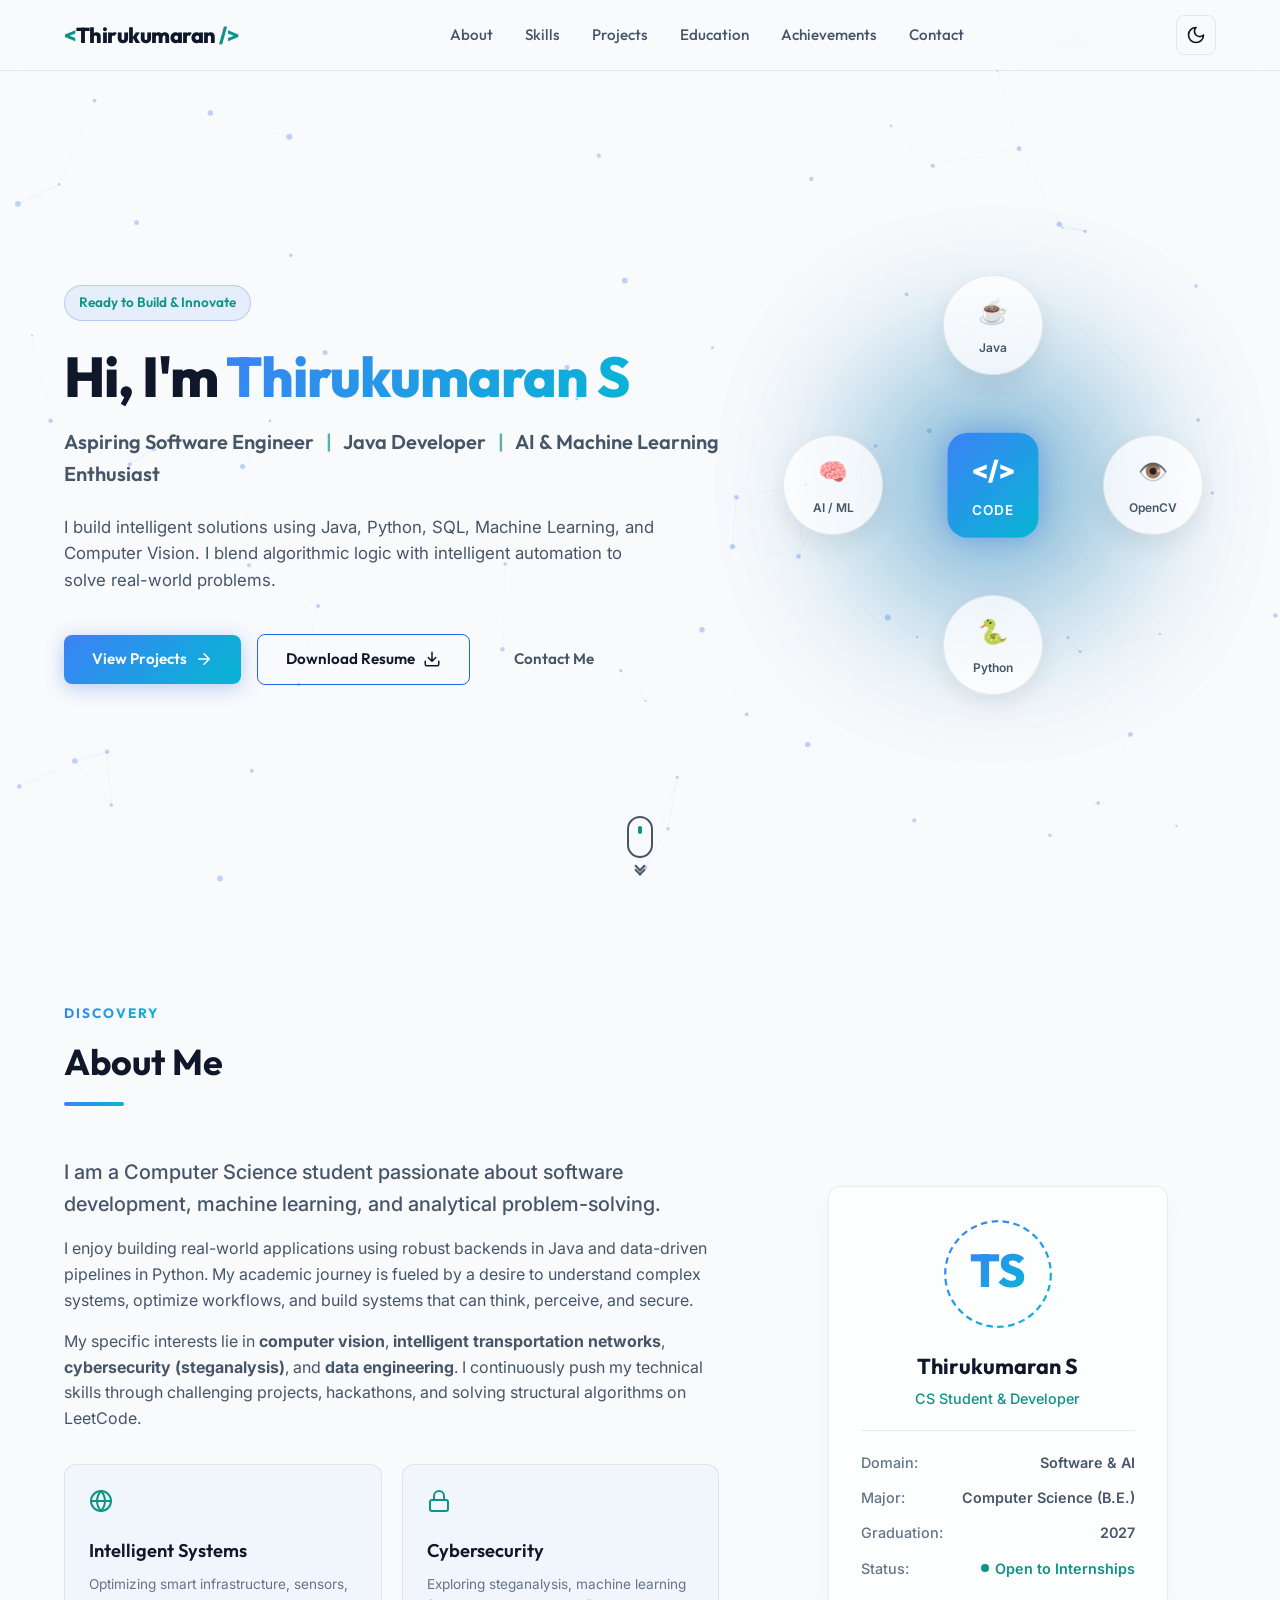
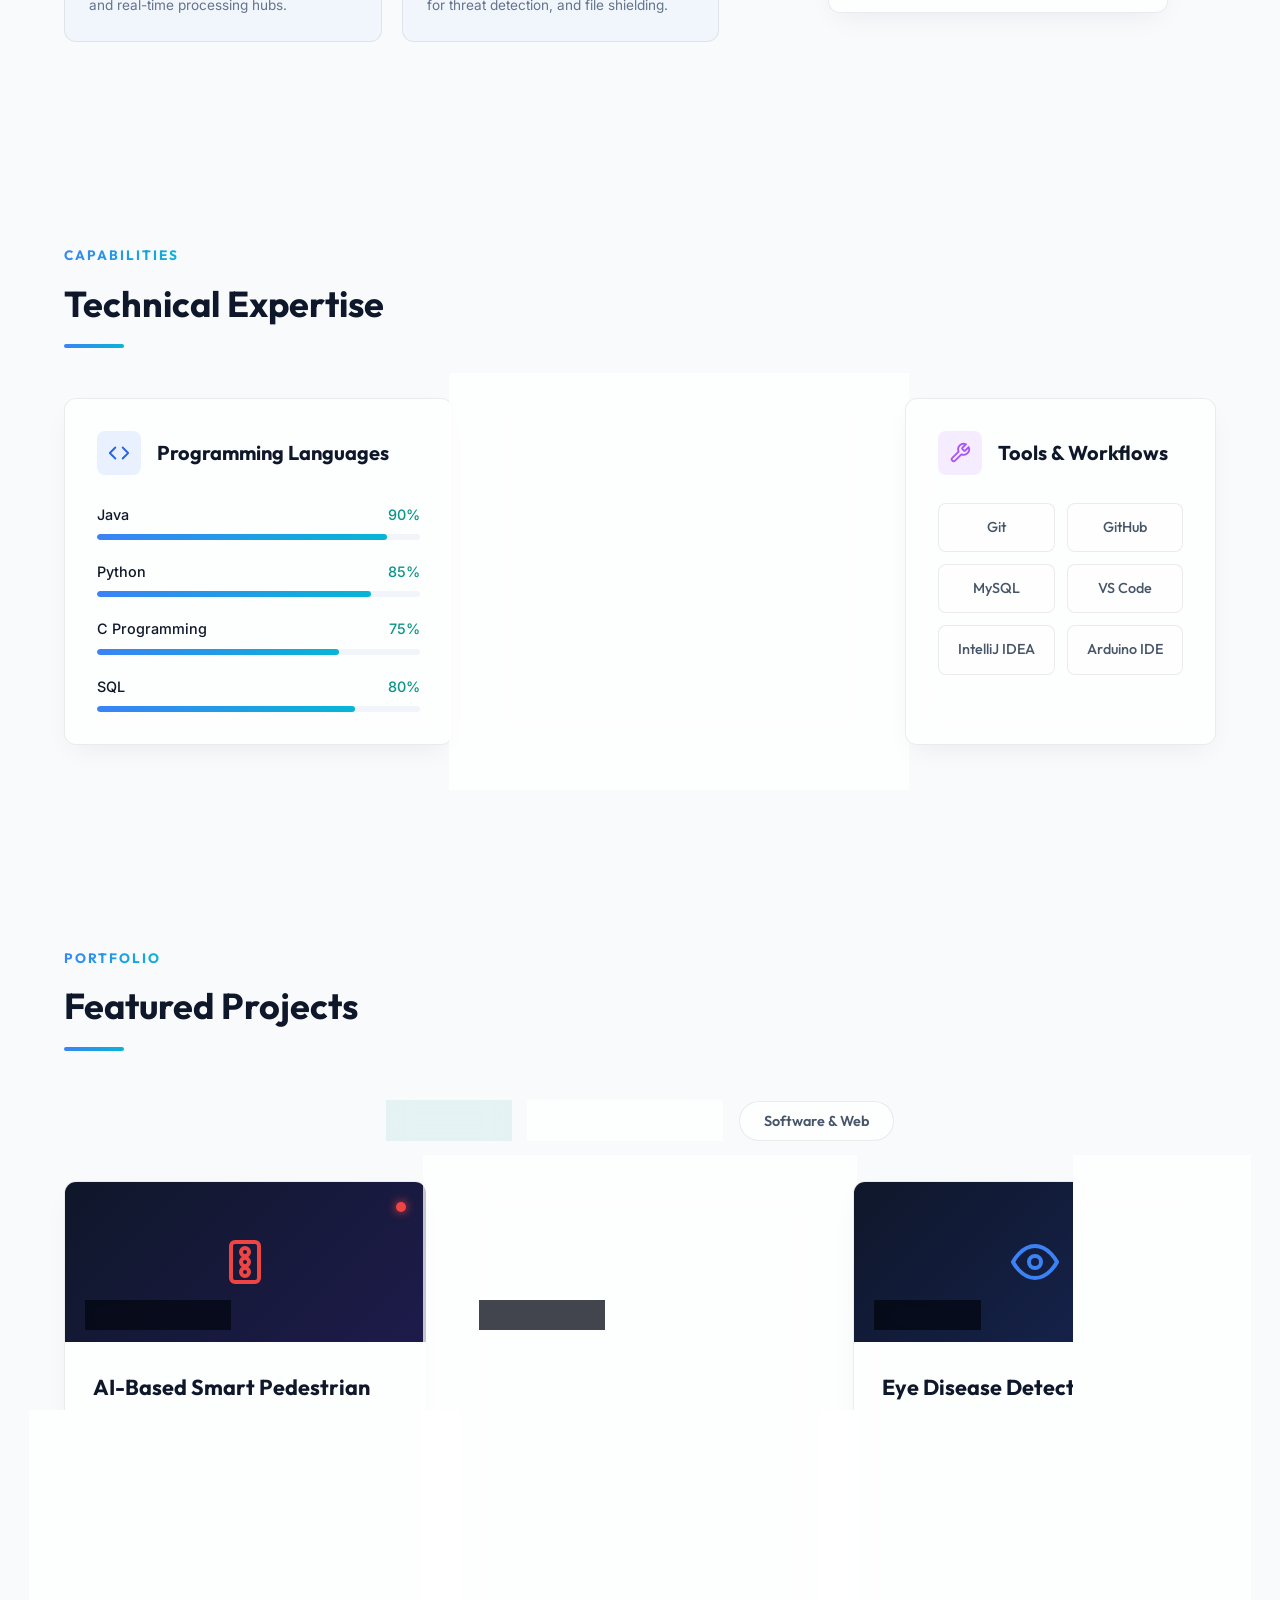
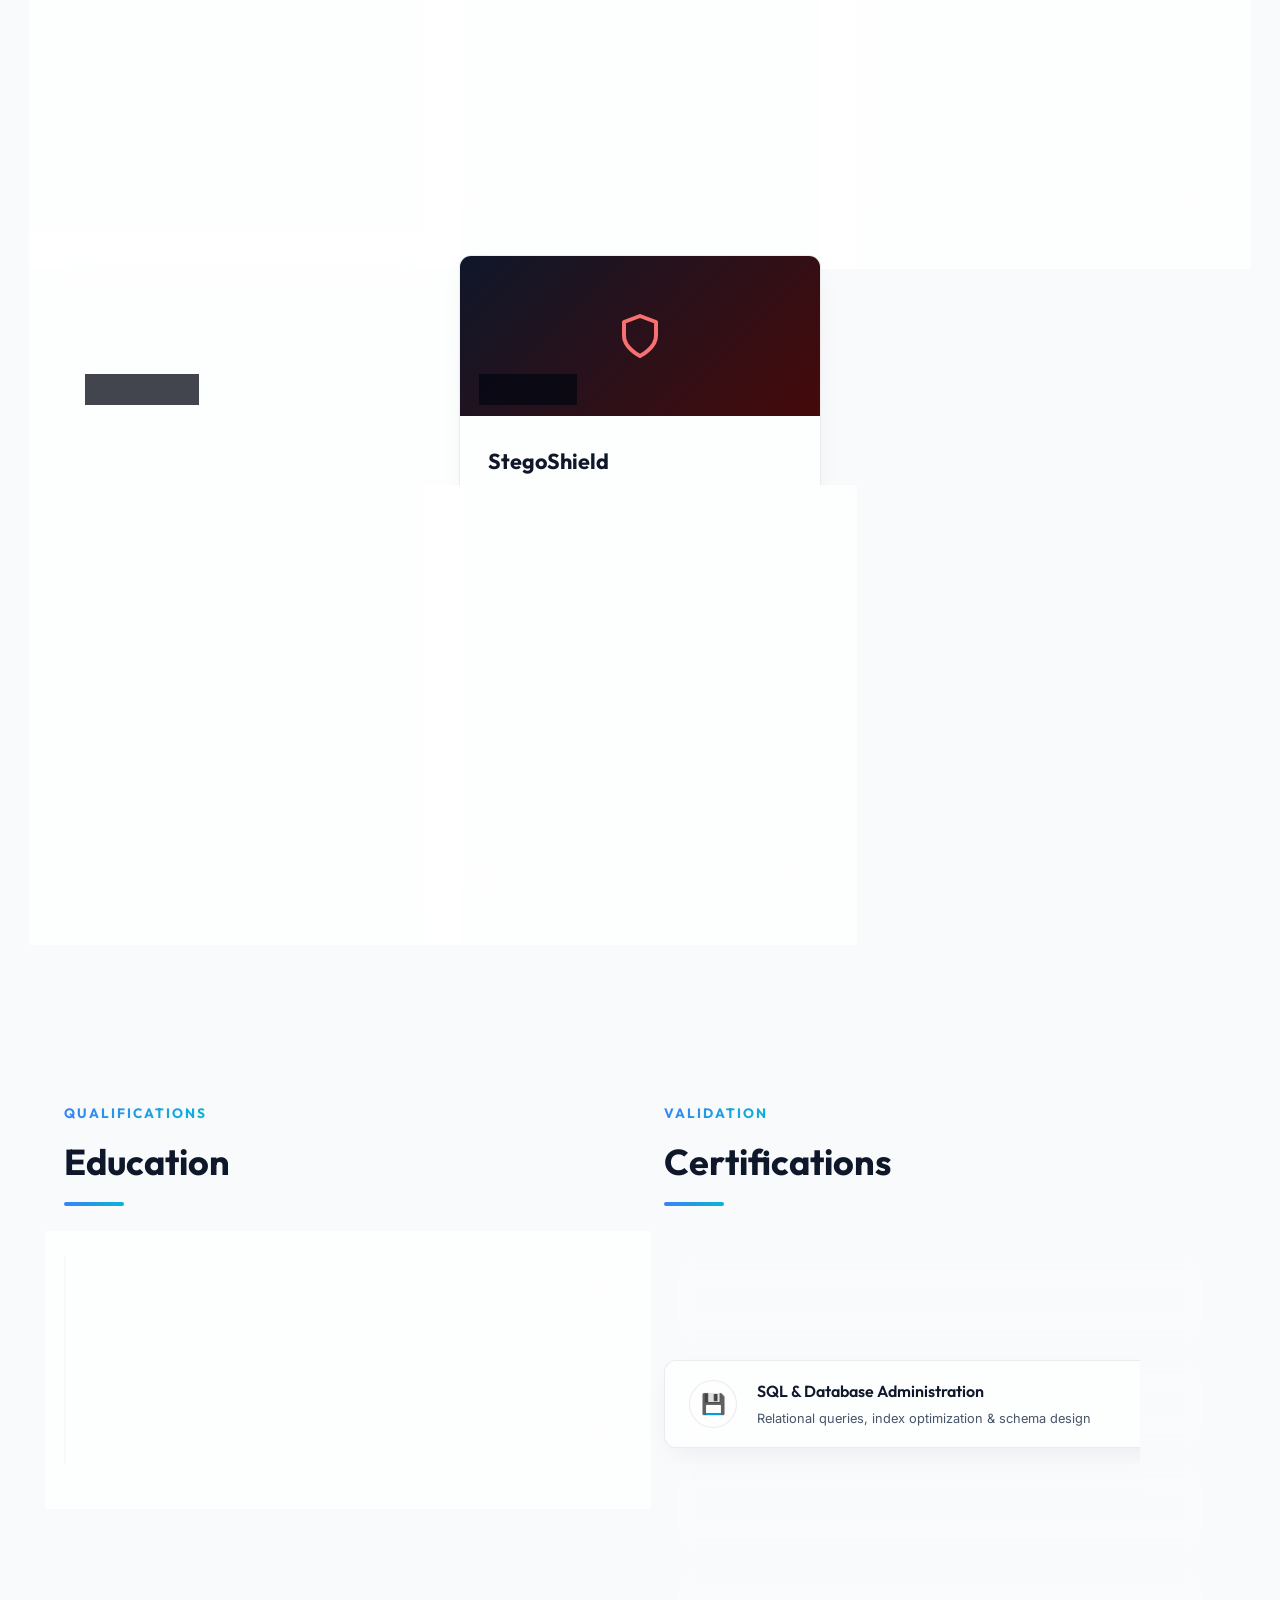
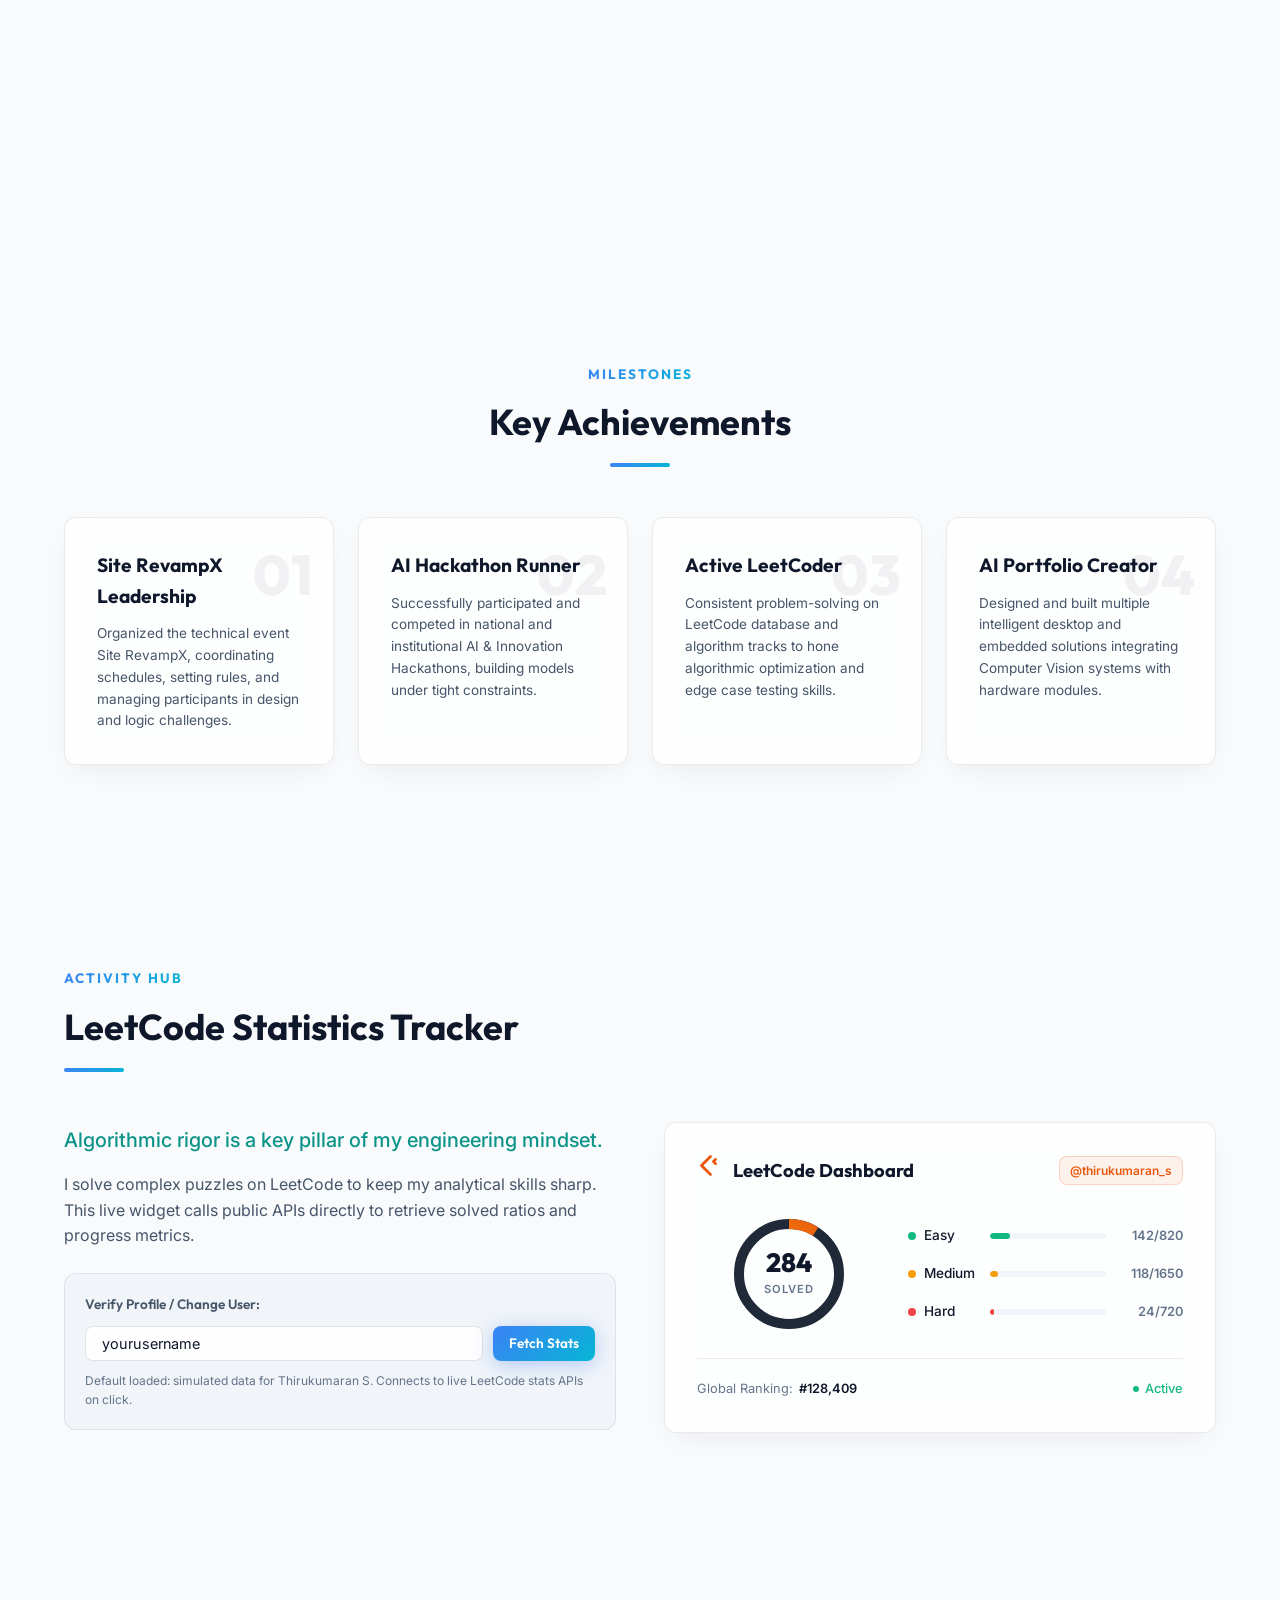
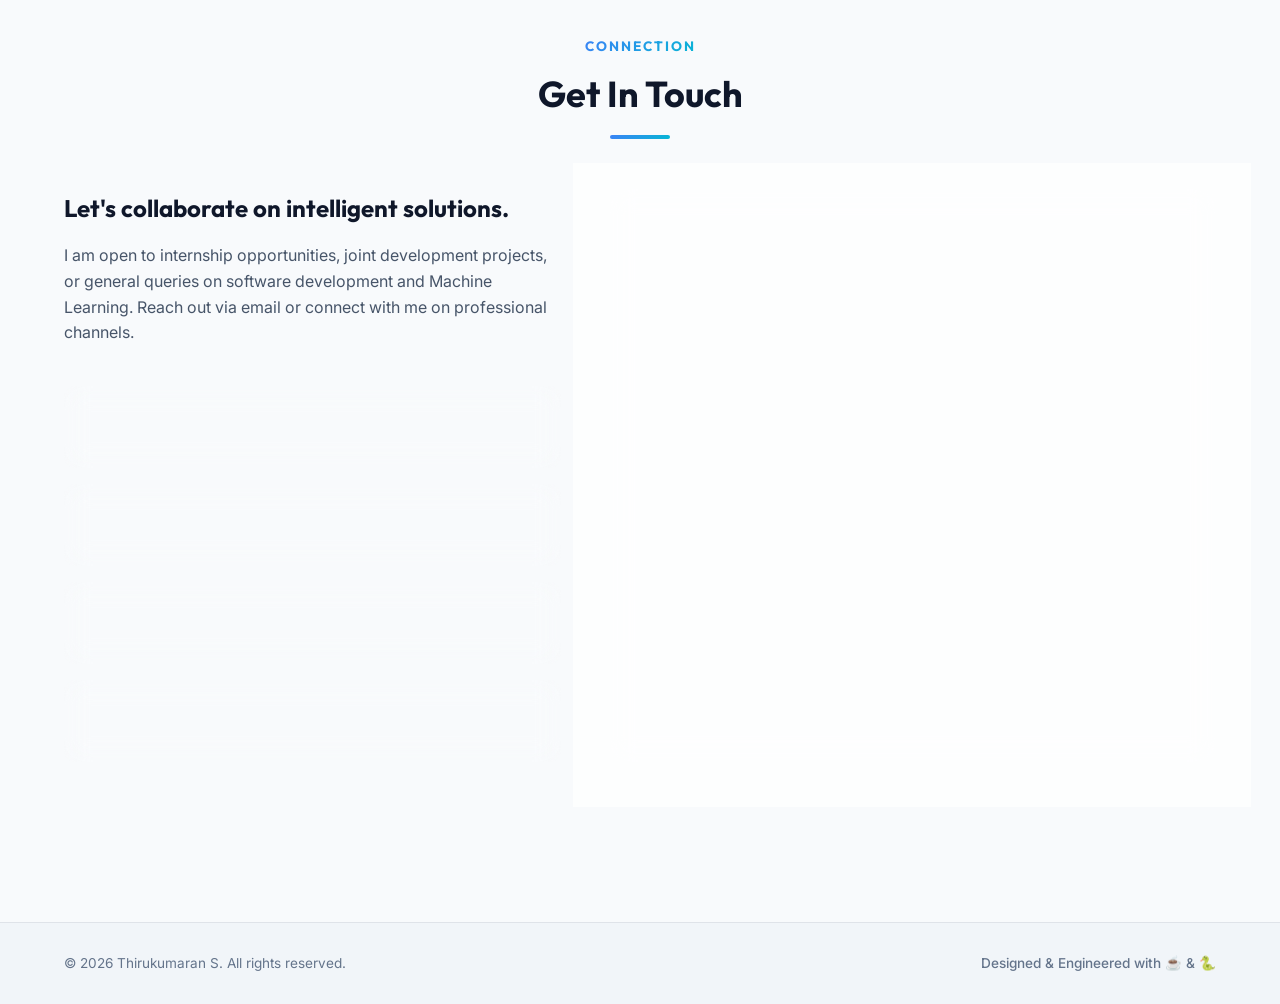
==== index.html @ 9ca314d2 "first commit" ====
<!DOCTYPE html>
<html lang="en">
<head>
    <meta charset="UTF-8">
    <meta name="viewport" content="width=device-width, initial-scale=1.0">
    <meta name="description" content="Portfolio of Thirukumaran S - Aspiring Software Engineer, Java Developer, and AI & Machine Learning Enthusiast. Exploring intelligent solutions.">
    <title>Thirukumaran S | Software Engineer & AI Enthusiast Portfolio</title>
    
    <!-- Google Fonts -->
    <link rel="preconnect" href="https://fonts.googleapis.com">
    <link rel="preconnect" href="https://fonts.gstatic.com" crossorigin>
    <link href="https://fonts.googleapis.com/css2?family=Inter:wght@300;400;500;600;700&family=Outfit:wght@300;400;500;600;700;800&display=swap" rel="stylesheet">
    
    <!-- Local Styling -->
    <link rel="stylesheet" href="styles.css">
</head>
<body class="dark-theme">
    <!-- Background Canvas Particles -->
    <canvas id="particle-canvas"></canvas>

    <!-- Navigation Header -->
    <header class="navbar-header">
        <div class="navbar-container">
            <a href="#" class="logo">
                <span class="logo-accent">&lt;</span>Thirukumaran<span class="logo-accent"> /&gt;</span>
            </a>
            
            <nav class="nav-menu" id="nav-menu">
                <ul class="nav-list">
                    <li><a href="#about" class="nav-link">About</a></li>
                    <li><a href="#skills" class="nav-link">Skills</a></li>
                    <li><a href="#projects" class="nav-link">Projects</a></li>
                    <li><a href="#education" class="nav-link">Education</a></li>
                    <li><a href="#achievements" class="nav-link">Achievements</a></li>
                    <li><a href="#contact" class="nav-link">Contact</a></li>
                </ul>
            </nav>

            <div class="nav-actions">
                <button id="theme-toggle" class="theme-toggle-btn" aria-label="Toggle Theme">
                    <!-- Sun Icon (shown in dark theme) -->
                    <svg class="sun-icon" xmlns="http://www.w3.org/2000/svg" width="20" height="20" viewBox="0 0 24 24" fill="none" stroke="currentColor" stroke-width="2" stroke-linecap="round" stroke-linejoin="round">
                        <circle cx="12" cy="12" r="4"></circle>
                        <path d="M12 2v2M12 20v2M4.93 4.93l1.41 1.41M17.66 17.66l1.41 1.41M2 12h2M20 12h2M6.34 17.66l-1.41 1.41M19.07 4.93l-1.41 1.41"></path>
                    </svg>
                    <!-- Moon Icon (shown in light theme) -->
                    <svg class="moon-icon" xmlns="http://www.w3.org/2000/svg" width="20" height="20" viewBox="0 0 24 24" fill="none" stroke="currentColor" stroke-width="2" stroke-linecap="round" stroke-linejoin="round">
                        <path d="M12 3a6 6 0 0 0 9 9 9 9 0 1 1-9-9Z"></path>
                    </svg>
                </button>
                <button class="mobile-menu-btn" id="mobile-menu-btn" aria-label="Toggle Navigation Menu">
                    <span class="bar"></span>
                    <span class="bar"></span>
                    <span class="bar"></span>
                </button>
            </div>
        </div>
    </header>

    <main>
        <!-- Hero Section -->
        <section id="hero" class="hero-section">
            <div class="container hero-container">
                <div class="hero-content">
                    <div class="hero-badge animate-fade-in">Ready to Build & Innovate</div>
                    <h1 class="hero-title animate-slide-up">
                        Hi, I'm <span class="highlight">Thirukumaran S</span>
                    </h1>
                    <p class="hero-subtitle animate-slide-up-delay-1">
                        Aspiring Software Engineer <span class="separator">|</span> Java Developer <span class="separator">|</span> AI & Machine Learning Enthusiast
                    </p>
                    <p class="hero-desc animate-slide-up-delay-2">
                        I build intelligent solutions using Java, Python, SQL, Machine Learning, and Computer Vision. I blend algorithmic logic with intelligent automation to solve real-world problems.
                    </p>
                    <div class="hero-cta animate-slide-up-delay-3">
                        <a href="#projects" class="btn btn-primary">
                            <span>View Projects</span>
                            <svg xmlns="http://www.w3.org/2000/svg" width="18" height="18" viewBox="0 0 24 24" fill="none" stroke="currentColor" stroke-width="2" stroke-linecap="round" stroke-linejoin="round"><path d="M5 12h14M12 5l7 7-7 7"/></svg>
                        </a>
                        <a href="resume.html" target="_blank" class="btn btn-secondary">
                            <span>Download Resume</span>
                            <svg xmlns="http://www.w3.org/2000/svg" width="18" height="18" viewBox="0 0 24 24" fill="none" stroke="currentColor" stroke-width="2" stroke-linecap="round" stroke-linejoin="round"><path d="M21 15v4a2 2 0 0 1-2 2H5a2 2 0 0 1-2-2v-4M7 10l5 5 5-5M12 15V3"/></svg>
                        </a>
                        <a href="#contact" class="btn btn-tertiary">Contact Me</a>
                    </div>
                </div>
                
                <div class="hero-visual animate-scale-in">
                    <div class="tech-sphere-container">
                        <div class="tech-card center-card">
                            <span class="tech-symbol">&lt;/&gt;</span>
                            <span class="tech-label">Code</span>
                        </div>
                        <div class="tech-card orbit-card orbit-1">
                            <span class="tech-icon-java">☕</span>
                            <span class="tech-label">Java</span>
                        </div>
                        <div class="tech-card orbit-card orbit-2">
                            <span class="tech-icon-python">🐍</span>
                            <span class="tech-label">Python</span>
                        </div>
                        <div class="tech-card orbit-card orbit-3">
                            <span class="tech-icon-ai">🧠</span>
                            <span class="tech-label">AI / ML</span>
                        </div>
                        <div class="tech-card orbit-card orbit-4">
                            <span class="tech-icon-cv">👁️</span>
                            <span class="tech-label">OpenCV</span>
                        </div>
                        <!-- Glow effects -->
                        <div class="glow-sphere glow-blue"></div>
                        <div class="glow-sphere glow-cyan"></div>
                    </div>
                </div>
            </div>
            
            <div class="scroll-indicator">
                <a href="#about" aria-label="Scroll to About Me">
                    <div class="mouse">
                        <div class="wheel"></div>
                    </div>
                    <div class="arrows">
                        <span></span>
                        <span></span>
                    </div>
                </a>
            </div>
        </section>

        <!-- About Me Section -->
        <section id="about" class="about-section section-padding scroll-reveal">
            <div class="container">
                <div class="section-header">
                    <span class="subtitle-label">Discovery</span>
                    <h2 class="section-title">About Me</h2>
                    <div class="header-line"></div>
                </div>
                
                <div class="about-grid">
                    <div class="about-text-content">
                        <p class="lead-text">
                            I am a Computer Science student passionate about software development, machine learning, and analytical problem-solving.
                        </p>
                        <p>
                            I enjoy building real-world applications using robust backends in Java and data-driven pipelines in Python. My academic journey is fueled by a desire to understand complex systems, optimize workflows, and build systems that can think, perceive, and secure.
                        </p>
                        <p>
                            My specific interests lie in <strong>computer vision</strong>, <strong>intelligent transportation networks</strong>, <strong>cybersecurity (steganalysis)</strong>, and <strong>data engineering</strong>. I continuously push my technical skills through challenging projects, hackathons, and solving structural algorithms on LeetCode.
                        </p>
                        
                        <div class="focus-cards-grid">
                            <div class="focus-card">
                                <div class="focus-icon-box">
                                    <svg xmlns="http://www.w3.org/2000/svg" width="24" height="24" viewBox="0 0 24 24" fill="none" stroke="currentColor" stroke-width="2" stroke-linecap="round" stroke-linejoin="round"><path d="M12 22c5.523 0 10-4.477 10-10S17.523 2 12 2 2 6.477 2 12s4.477 10 10 10z"/><path d="M22 12H2M12 2a15.3 15.3 0 0 1 4 10 15.3 15.3 0 0 1-4 10 15.3 15.3 0 0 1-4-10 15.3 15.3 0 0 1 4-10z"/></svg>
                                </div>
                                <h3>Intelligent Systems</h3>
                                <p>Optimizing smart infrastructure, sensors, and real-time processing hubs.</p>
                            </div>
                            <div class="focus-card">
                                <div class="focus-icon-box">
                                    <svg xmlns="http://www.w3.org/2000/svg" width="24" height="24" viewBox="0 0 24 24" fill="none" stroke="currentColor" stroke-width="2" stroke-linecap="round" stroke-linejoin="round"><rect x="3" y="11" width="18" height="11" rx="2" ry="2"/><path d="M7 11V7a5 5 0 0 1 10 0v4"/></svg>
                                </div>
                                <h3>Cybersecurity</h3>
                                <p>Exploring steganalysis, machine learning for threat detection, and file shielding.</p>
                            </div>
                        </div>
                    </div>
                    
                    <div class="about-stats-container">
                        <div class="interactive-glass-card profile-card">
                            <div class="profile-avatar">
                                <svg class="avatar-svg" viewBox="0 0 100 100" xmlns="http://www.w3.org/2000/svg">
                                    <defs>
                                        <linearGradient id="avatar-grad" x1="0%" y1="0%" x2="100%" y2="100%">
                                            <stop offset="0%" stop-color="#3b82f6" />
                                            <stop offset="100%" stop-color="#06b6d4" />
                                        </linearGradient>
                                    </defs>
                                    <circle cx="50" cy="50" r="48" fill="none" stroke="url(#avatar-grad)" stroke-width="2" stroke-dasharray="6,4" />
                                    <!-- Stylized Letter T -->
                                    <text x="50%" y="62%" font-family="'Outfit', sans-serif" font-weight="800" font-size="42" fill="url(#avatar-grad)" text-anchor="middle">TS</text>
                                </svg>
                            </div>
                            <div class="profile-details">
                                <h3>Thirukumaran S</h3>
                                <p class="profile-sub">CS Student & Developer</p>
                                <hr class="card-divider">
                                <ul class="profile-info-list">
                                    <li>
                                        <span class="info-label">Domain:</span>
                                        <span class="info-value">Software & AI</span>
                                    </li>
                                    <li>
                                        <span class="info-label">Major:</span>
                                        <span class="info-value">Computer Science (B.E.)</span>
                                    </li>
                                    <li>
                                        <span class="info-label">Graduation:</span>
                                        <span class="info-value">2027</span>
                                    </li>
                                    <li>
                                        <span class="info-label">Status:</span>
                                        <span class="info-value status-active"><span class="pulse-dot"></span>Open to Internships</span>
                                    </li>
                                </ul>
                            </div>
                        </div>
                    </div>
                </div>
            </div>
        </section>

        <!-- Skills Section -->
        <section id="skills" class="skills-section section-padding scroll-reveal">
            <div class="container">
                <div class="section-header">
                    <span class="subtitle-label">Capabilities</span>
                    <h2 class="section-title">Technical Expertise</h2>
                    <div class="header-line"></div>
                </div>
                
                <div class="skills-wrapper">
                    <!-- Programming Languages Card -->
                    <div class="skills-group-card interactive-glass-card">
                        <div class="skills-group-header">
                            <div class="skills-icon-wrapper lang-color">
                                <svg xmlns="http://www.w3.org/2000/svg" width="22" height="22" viewBox="0 0 24 24" fill="none" stroke="currentColor" stroke-width="2" stroke-linecap="round" stroke-linejoin="round"><polyline points="16 18 22 12 16 6"/><polyline points="8 6 2 12 8 18"/></svg>
                            </div>
                            <h3>Programming Languages</h3>
                        </div>
                        <ul class="skills-list">
                            <li class="skill-item">
                                <div class="skill-info">
                                    <span class="skill-name">Java</span>
                                    <span class="skill-percentage">90%</span>
                                </div>
                                <div class="skill-progress-bar">
                                    <div class="skill-progress" style="width: 0%;" data-progress="90%"></div>
                                </div>
                            </li>
                            <li class="skill-item">
                                <div class="skill-info">
                                    <span class="skill-name">Python</span>
                                    <span class="skill-percentage">85%</span>
                                </div>
                                <div class="skill-progress-bar">
                                    <div class="skill-progress" style="width: 0%;" data-progress="85%"></div>
                                </div>
                            </li>
                            <li class="skill-item">
                                <div class="skill-info">
                                    <span class="skill-name">C Programming</span>
                                    <span class="skill-percentage">75%</span>
                                </div>
                                <div class="skill-progress-bar">
                                    <div class="skill-progress" style="width: 0%;" data-progress="75%"></div>
                                </div>
                            </li>
                            <li class="skill-item">
                                <div class="skill-info">
                                    <span class="skill-name">SQL</span>
                                    <span class="skill-percentage">80%</span>
                                </div>
                                <div class="skill-progress-bar">
                                    <div class="skill-progress" style="width: 0%;" data-progress="80%"></div>
                                </div>
                            </li>
                        </ul>
                    </div>

                    <!-- Technologies & Core Card -->
                    <div class="skills-group-card interactive-glass-card">
                        <div class="skills-group-header">
                            <div class="skills-icon-wrapper tech-color">
                                <svg xmlns="http://www.w3.org/2000/svg" width="22" height="22" viewBox="0 0 24 24" fill="none" stroke="currentColor" stroke-width="2" stroke-linecap="round" stroke-linejoin="round"><path d="M21 16V8a2 2 0 0 0-1-1.73l-7-4a2 2 0 0 0-2 0l-7 4A2 2 0 0 0 3 8v8a2 2 0 0 0 1 1.73l7 4a2 2 0 0 0 2 0l7-4A2 2 0 0 0 21 16z"></path><polyline points="3.27 6.96 12 12.01 20.73 6.96"></polyline><line x1="12" y1="22.08" x2="12" y2="12"></line></svg>
                            </div>
                            <h3>Technologies &amp; Core CS</h3>
                        </div>
                        <ul class="skills-list">
                            <li class="skill-item">
                                <div class="skill-info">
                                    <span class="skill-name">Machine Learning</span>
                                    <span class="skill-percentage">80%</span>
                                </div>
                                <div class="skill-progress-bar">
                                    <div class="skill-progress" style="width: 0%;" data-progress="80%"></div>
                                </div>
                            </li>
                            <li class="skill-item">
                                <div class="skill-info">
                                    <span class="skill-name">OpenCV &amp; Computer Vision</span>
                                    <span class="skill-percentage">85%</span>
                                </div>
                                <div class="skill-progress-bar">
                                    <div class="skill-progress" style="width: 0%;" data-progress="85%"></div>
                                </div>
                            </li>
                            <li class="skill-item">
                                <div class="skill-info">
                                    <span class="skill-name">Data Structures &amp; Algorithms</span>
                                    <span class="skill-percentage">85%</span>
                                </div>
                                <div class="skill-progress-bar">
                                    <div class="skill-progress" style="width: 0%;" data-progress="85%"></div>
                                </div>
                            </li>
                            <li class="skill-item">
                                <div class="skill-info">
                                    <span class="skill-name">DBMS &amp; OOP Concepts</span>
                                    <span class="skill-percentage">80%</span>
                                </div>
                                <div class="skill-progress-bar">
                                    <div class="skill-progress" style="width: 0%;" data-progress="80%"></div>
                                </div>
                            </li>
                        </ul>
                    </div>

                    <!-- Development Tools Card -->
                    <div class="skills-group-card interactive-glass-card">
                        <div class="skills-group-header">
                            <div class="skills-icon-wrapper tool-color">
                                <svg xmlns="http://www.w3.org/2000/svg" width="22" height="22" viewBox="0 0 24 24" fill="none" stroke="currentColor" stroke-width="2" stroke-linecap="round" stroke-linejoin="round"><path d="M14.7 6.3a1 1 0 0 0 0 1.4l1.6 1.6a1 1 0 0 0 1.4 0l3.77-3.77a6 6 0 0 1-7.94 7.94l-6.91 6.91a2.12 2.12 0 0 1-3-3l6.91-6.91a6 6 0 0 1 7.94-7.94l-3.76 3.76z"></path></svg>
                            </div>
                            <h3>Tools &amp; Workflows</h3>
                        </div>
                        <div class="tools-grid">
                            <div class="tool-badge">
                                <span>Git</span>
                            </div>
                            <div class="tool-badge">
                                <span>GitHub</span>
                            </div>
                            <div class="tool-badge">
                                <span>MySQL</span>
                            </div>
                            <div class="tool-badge">
                                <span>VS Code</span>
                            </div>
                            <div class="tool-badge">
                                <span>IntelliJ IDEA</span>
                            </div>
                            <div class="tool-badge">
                                <span>Arduino IDE</span>
                            </div>
                        </div>
                    </div>
                </div>
            </div>
        </section>

        <!-- Featured Projects Section -->
        <section id="projects" class="projects-section section-padding scroll-reveal">
            <div class="container">
                <div class="section-header">
                    <span class="subtitle-label">Portfolio</span>
                    <h2 class="section-title">Featured Projects</h2>
                    <div class="header-line"></div>
                </div>
                
                <!-- Project Filter Tags -->
                <div class="projects-filter">
                    <button class="filter-btn active" data-filter="all">All Systems</button>
                    <button class="filter-btn" data-filter="ai-ml">AI &amp; Machine Learning</button>
                    <button class="filter-btn" data-filter="software">Software &amp; Web</button>
                </div>
                
                <div class="projects-grid" id="projects-grid">
                    <!-- Project 1: Smart Pedestrian Crossing -->
                    <div class="project-card interactive-glass-card" data-category="ai-ml">
                        <div class="project-media">
                            <div class="project-visual-placeholder traffic-gradient">
                                <svg xmlns="http://www.w3.org/2000/svg" width="48" height="48" viewBox="0 0 24 24" fill="none" stroke="currentColor" stroke-width="2" stroke-linecap="round" stroke-linejoin="round"><rect x="5" y="2" width="14" height="20" rx="2" ry="2"/><circle cx="12" cy="7" r="2"/><circle cx="12" cy="12" r="2"/><circle cx="12" cy="17" r="2"/></svg>
                                <span class="visual-alert-dot pulse-signal"></span>
                            </div>
                            <span class="project-badge">IoT / Computer Vision</span>
                        </div>
                        <div class="project-content">
                            <h3>AI-Based Smart Pedestrian Crossing</h3>
                            <p class="project-desc">
                                Developed an AI-powered traffic management system using OpenCV and Arduino to optimize intersection signals based on real-time queues.
                            </p>
                            <ul class="project-features">
                                <li>Vehicle Density Queue Detection</li>
                                <li>Pedestrian Waiting Recognition</li>
                                <li>Smart Signal Schedule Control</li>
                                <li>Real-time Monitoring Interface</li>
                            </ul>
                            <div class="project-tech">
                                <span>Python</span>
                                <span>OpenCV</span>
                                <span>Arduino</span>
                                <span>IoT</span>
                            </div>
                            <div class="project-links">
                                <a href="https://github.com/yourusername" target="_blank" class="project-link" aria-label="GitHub Code repository">
                                    <svg xmlns="http://www.w3.org/2000/svg" width="20" height="20" viewBox="0 0 24 24" fill="none" stroke="currentColor" stroke-width="2" stroke-linecap="round" stroke-linejoin="round"><path d="M15 22v-4a4.8 4.8 0 0 0-1-3.5c3 0 6-2 6-5.5.08-1.25-.27-2.48-1-3.5.28-1.15.28-2.35 0-3.5 0 0-1 0-3 1.5-2.64-.5-5.36-.5-8 0C6 2 5 2 5 2c-.3 1.15-.3 2.35 0 3.5A5.403 5.403 0 0 0 4 9c0 3.5 3 5.5 6 5.5-.39.49-.68 1.05-.85 1.65-.17.6-.22 1.23-.15 1.85v4"/></svg>
                                    <span>Repository</span>
                                </a>
                            </div>
                        </div>
                    </div>

                    <!-- Project 2: Crop Disease Detection -->
                    <div class="project-card interactive-glass-card" data-category="ai-ml">
                        <div class="project-media">
                            <div class="project-visual-placeholder crop-gradient">
                                <svg xmlns="http://www.w3.org/2000/svg" width="48" height="48" viewBox="0 0 24 24" fill="none" stroke="currentColor" stroke-width="2" stroke-linecap="round" stroke-linejoin="round"><path d="M12 2C6.48 2 2 6.48 2 12s4.48 10 10 10 10-4.48 10-10S17.52 2 12 2zm1 17.93c-3.95-.49-7-3.85-7-7.93 0-.62.08-1.21.21-1.79L9 15v1c0 1.1.9 2 2 2v1.93zm6.9-2.53c-.26-.81-1-1.4-1.9-1.4h-1v-3c0-.55-.45-1-1-1h-6v-2h2c.55 0 1-.45 1-1V7h2c1.1 0 2-.9 2-2v-.41c2.93 1.19 5 4.06 5 7.41 0 2.08-.8 3.97-2.1 5.4z"/></svg>
                            </div>
                            <span class="project-badge">Machine Learning</span>
                        </div>
                        <div class="project-content">
                            <h3>Crop Disease Detection System</h3>
                            <p class="project-desc">
                                Created a Machine Learning pipeline for agricultural analysis to automatically identify plant and crop leaf diseases from image patterns.
                            </p>
                            <ul class="project-features">
                                <li>Leaf Texture/Color Feature Extraction</li>
                                <li>Custom CNN and Classifier Model</li>
                                <li>High Classification Accuracy</li>
                                <li>Support for multiple crop types</li>
                            </ul>
                            <div class="project-tech">
                                <span>Python</span>
                                <span>Machine Learning</span>
                                <span>OpenCV</span>
                            </div>
                            <div class="project-links">
                                <a href="https://github.com/yourusername" target="_blank" class="project-link">
                                    <svg xmlns="http://www.w3.org/2000/svg" width="20" height="20" viewBox="0 0 24 24" fill="none" stroke="currentColor" stroke-width="2" stroke-linecap="round" stroke-linejoin="round"><path d="M15 22v-4a4.8 4.8 0 0 0-1-3.5c3 0 6-2 6-5.5.08-1.25-.27-2.48-1-3.5.28-1.15.28-2.35 0-3.5 0 0-1 0-3 1.5-2.64-.5-5.36-.5-8 0C6 2 5 2 5 2c-.3 1.15-.3 2.35 0 3.5A5.403 5.403 0 0 0 4 9c0 3.5 3 5.5 6 5.5-.39.49-.68 1.05-.85 1.65-.17.6-.22 1.23-.15 1.85v4"/></svg>
                                    <span>Repository</span>
                                </a>
                            </div>
                        </div>
                    </div>

                    <!-- Project 3: Eye Disease Detection -->
                    <div class="project-card interactive-glass-card" data-category="ai-ml">
                        <div class="project-media">
                            <div class="project-visual-placeholder eye-gradient">
                                <svg xmlns="http://www.w3.org/2000/svg" width="48" height="48" viewBox="0 0 24 24" fill="none" stroke="currentColor" stroke-width="2" stroke-linecap="round" stroke-linejoin="round"><path d="M1 12s4-8 11-8 11 8 11 8-4 8-11 8-11-8-11-8z"/><circle cx="12" cy="12" r="3"/></svg>
                            </div>
                            <span class="project-badge">Deep Learning</span>
                        </div>
                        <div class="project-content">
                            <h3>Eye Disease Detection System</h3>
                            <p class="project-desc">
                                Developed an AI-based biomedical solution designed to analyze retinal fundus photographs and classify various vision pathologies.
                            </p>
                            <ul class="project-features">
                                <li>Fundus Image Noise Filtering</li>
                                <li>Deep Convolutional Model Classifier</li>
                                <li>Visual Feature Heatmap Export</li>
                                <li>Pre-processing Normalization Pipeline</li>
                            </ul>
                            <div class="project-tech">
                                <span>Python</span>
                                <span>Deep Learning</span>
                                <span>Computer Vision</span>
                            </div>
                            <div class="project-links">
                                <a href="https://github.com/yourusername" target="_blank" class="project-link">
                                    <svg xmlns="http://www.w3.org/2000/svg" width="20" height="20" viewBox="0 0 24 24" fill="none" stroke="currentColor" stroke-width="2" stroke-linecap="round" stroke-linejoin="round"><path d="M15 22v-4a4.8 4.8 0 0 0-1-3.5c3 0 6-2 6-5.5.08-1.25-.27-2.48-1-3.5.28-1.15.28-2.35 0-3.5 0 0-1 0-3 1.5-2.64-.5-5.36-.5-8 0C6 2 5 2 5 2c-.3 1.15-.3 2.35 0 3.5A5.403 5.403 0 0 0 4 9c0 3.5 3 5.5 6 5.5-.39.49-.68 1.05-.85 1.65-.17.6-.22 1.23-.15 1.85v4"/></svg>
                                    <span>Repository</span>
                                </a>
                            </div>
                        </div>
                    </div>

                    <!-- Project 4: Tourist Management -->
                    <div class="project-card interactive-glass-card" data-category="software">
                        <div class="project-media">
                            <div class="project-visual-placeholder web-gradient">
                                <svg xmlns="http://www.w3.org/2000/svg" width="48" height="48" viewBox="0 0 24 24" fill="none" stroke="currentColor" stroke-width="2" stroke-linecap="round" stroke-linejoin="round"><rect x="2" y="3" width="20" height="14" rx="2" ry="2"/><line x1="8" y1="21" x2="16" y2="21"/><line x1="12" y1="17" x2="12" y2="21"/></svg>
                            </div>
                            <span class="project-badge">Web Application</span>
                        </div>
                        <div class="project-content">
                            <h3>Tourist Management System</h3>
                            <p class="project-desc">
                                A web-based CRUD portal designed for administrative operators and tourists to catalog profiles, itineraries, and booking services.
                            </p>
                            <ul class="project-features">
                                <li>Relational Database Modeling</li>
                                <li>Secure Client & Operator Portal</li>
                                <li>Interactive Itinerary Planner</li>
                                <li>Comprehensive Administrative Control</li>
                            </ul>
                            <div class="project-tech">
                                <span>HTML5</span>
                                <span>CSS3</span>
                                <span>JavaScript</span>
                                <span>MySQL</span>
                            </div>
                            <div class="project-links">
                                <a href="https://github.com/yourusername" target="_blank" class="project-link">
                                    <svg xmlns="http://www.w3.org/2000/svg" width="20" height="20" viewBox="0 0 24 24" fill="none" stroke="currentColor" stroke-width="2" stroke-linecap="round" stroke-linejoin="round"><path d="M15 22v-4a4.8 4.8 0 0 0-1-3.5c3 0 6-2 6-5.5.08-1.25-.27-2.48-1-3.5.28-1.15.28-2.35 0-3.5 0 0-1 0-3 1.5-2.64-.5-5.36-.5-8 0C6 2 5 2 5 2c-.3 1.15-.3 2.35 0 3.5A5.403 5.403 0 0 0 4 9c0 3.5 3 5.5 6 5.5-.39.49-.68 1.05-.85 1.65-.17.6-.22 1.23-.15 1.85v4"/></svg>
                                    <span>Repository</span>
                                </a>
                            </div>
                        </div>
                    </div>

                    <!-- Project 5: StegoShield -->
                    <div class="project-card interactive-glass-card" data-category="software">
                        <div class="project-media">
                            <div class="project-visual-placeholder security-gradient">
                                <svg xmlns="http://www.w3.org/2000/svg" width="48" height="48" viewBox="0 0 24 24" fill="none" stroke="currentColor" stroke-width="2" stroke-linecap="round" stroke-linejoin="round"><path d="M12 22s8-4 8-10V5l-8-3-8 3v7c0 6 8 10 8 10z"/></svg>
                            </div>
                            <span class="project-badge">Security Tool</span>
                        </div>
                        <div class="project-content">
                            <h3>StegoShield</h3>
                            <p class="project-desc">
                                A high-performance security tool that identifies and detects hidden messages or files inside media payloads using advanced steganalysis and ML.
                            </p>
                            <ul class="project-features">
                                <li>Steganographic Pattern Detection</li>
                                <li>Payload Header Variance Check</li>
                                <li>ML-Based Anomaly Scoring</li>
                                <li>Multi-Format Support (Images, Audio)</li>
                            </ul>
                            <div class="project-tech">
                                <span>Python</span>
                                <span>Machine Learning</span>
                                <span>Cybersecurity</span>
                            </div>
                            <div class="project-links">
                                <a href="https://github.com/yourusername" target="_blank" class="project-link">
                                    <svg xmlns="http://www.w3.org/2000/svg" width="20" height="20" viewBox="0 0 24 24" fill="none" stroke="currentColor" stroke-width="2" stroke-linecap="round" stroke-linejoin="round"><path d="M15 22v-4a4.8 4.8 0 0 0-1-3.5c3 0 6-2 6-5.5.08-1.25-.27-2.48-1-3.5.28-1.15.28-2.35 0-3.5 0 0-1 0-3 1.5-2.64-.5-5.36-.5-8 0C6 2 5 2 5 2c-.3 1.15-.3 2.35 0 3.5A5.403 5.403 0 0 0 4 9c0 3.5 3 5.5 6 5.5-.39.49-.68 1.05-.85 1.65-.17.6-.22 1.23-.15 1.85v4"/></svg>
                                    <span>Repository</span>
                                </a>
                            </div>
                        </div>
                    </div>
                </div>
            </div>
        </section>

        <!-- Education & Certifications Section -->
        <section id="education" class="education-section section-padding scroll-reveal">
            <div class="container">
                <div class="grid-2-col">
                    <!-- Left: Education -->
                    <div class="education-block">
                        <div class="section-header">
                            <span class="subtitle-label">Qualifications</span>
                            <h2 class="section-title">Education</h2>
                            <div class="header-line"></div>
                        </div>
                        
                        <div class="timeline">
                            <div class="timeline-item interactive-glass-card">
                                <div class="timeline-dot"></div>
                                <span class="timeline-date">2023 - 2027 (Expected)</span>
                                <h3>Bachelor of Engineering in Computer Science</h3>
                                <p class="institution">Anna University Affiliated College</p>
                                <div class="cgpa-box">
                                    <span class="cgpa-badge">CGPA</span>
                                    <div class="cgpa-val-group">
                                        <!-- Interactive value container -->
                                        <input type="text" id="cgpa-input" class="cgpa-display" value="8.50" title="Click to edit and save your CGPA in local storage" maxlength="5">
                                        <span class="cgpa-max">/ 10</span>
                                    </div>
                                    <small class="cgpa-hint">(Click to update CGPA)</small>
                                </div>
                            </div>
                        </div>
                    </div>

                    <!-- Right: Certifications -->
                    <div class="certifications-block">
                        <div class="section-header">
                            <span class="subtitle-label">Validation</span>
                            <h2 class="section-title">Certifications</h2>
                            <div class="header-line"></div>
                        </div>
                        
                        <div class="certs-list">
                            <div class="cert-card interactive-glass-card">
                                <div class="cert-icon-badge">
                                    <span>☕</span>
                                </div>
                                <div class="cert-details">
                                    <h3>Java Programming Certification</h3>
                                    <p>Advanced OOP, Multithreading &amp; Collections framework</p>
                                </div>
                            </div>
                            <div class="cert-card interactive-glass-card">
                                <div class="cert-icon-badge">
                                    <span>💾</span>
                                </div>
                                <div class="cert-details">
                                    <h3>SQL &amp; Database Administration</h3>
                                    <p>Relational queries, index optimization &amp; schema design</p>
                                </div>
                            </div>
                            <div class="cert-card interactive-glass-card">
                                <div class="cert-icon-badge">
                                    <span>🧠</span>
                                </div>
                                <div class="cert-details">
                                    <h3>Machine Learning Professional</h3>
                                    <p>Regression, classification pipelines &amp; neural networks</p>
                                </div>
                            </div>
                            <div class="cert-card interactive-glass-card">
                                <div class="cert-icon-badge">
                                    <span>🐍</span>
                                </div>
                                <div class="cert-details">
                                    <h3>Python Programming Masterclass</h3>
                                    <p>Scientific modules (NumPy, Pandas, OpenCV) &amp; algorithm design</p>
                                </div>
                            </div>
                            <div class="cert-card interactive-glass-card">
                                <div class="cert-icon-badge">
                                    <span>🔗</span>
                                </div>
                                <div class="cert-details">
                                    <h3>Data Structures &amp; Algorithms</h3>
                                    <p>Complex graph traversal, trees, and dynamic programming</p>
                                </div>
                            </div>
                        </div>
                    </div>
                </div>
            </div>
        </section>

        <!-- Achievements Section -->
        <section id="achievements" class="achievements-section section-padding scroll-reveal">
            <div class="container">
                <div class="section-header center-align">
                    <span class="subtitle-label">Milestones</span>
                    <h2 class="section-title">Key Achievements</h2>
                    <div class="header-line center"></div>
                </div>
                
                <div class="achievements-grid">
                    <div class="achievement-card interactive-glass-card">
                        <div class="achievement-num">01</div>
                        <h3>Site RevampX Leadership</h3>
                        <p>Organized the technical event Site RevampX, coordinating schedules, setting rules, and managing participants in design and logic challenges.</p>
                    </div>
                    <div class="achievement-card interactive-glass-card">
                        <div class="achievement-num">02</div>
                        <h3>AI Hackathon Runner</h3>
                        <p>Successfully participated and competed in national and institutional AI &amp; Innovation Hackathons, building models under tight constraints.</p>
                    </div>
                    <div class="achievement-card interactive-glass-card">
                        <div class="achievement-num">03</div>
                        <h3>Active LeetCoder</h3>
                        <p>Consistent problem-solving on LeetCode database and algorithm tracks to hone algorithmic optimization and edge case testing skills.</p>
                    </div>
                    <div class="achievement-card interactive-glass-card">
                        <div class="achievement-num">04</div>
                        <h3>AI Portfolio Creator</h3>
                        <p>Designed and built multiple intelligent desktop and embedded solutions integrating Computer Vision systems with hardware modules.</p>
                    </div>
                </div>
            </div>
        </section>

        <!-- Interactive LeetCode Section -->
        <section id="leetcode" class="leetcode-section section-padding scroll-reveal">
            <div class="container">
                <div class="section-header">
                    <span class="subtitle-label">Activity Hub</span>
                    <h2 class="section-title">LeetCode Statistics Tracker</h2>
                    <div class="header-line"></div>
                </div>
                
                <div class="leetcode-grid">
                    <div class="leetcode-intro">
                        <p class="lead-text">
                            Algorithmic rigor is a key pillar of my engineering mindset.
                        </p>
                        <p>
                            I solve complex puzzles on LeetCode to keep my analytical skills sharp. This live widget calls public APIs directly to retrieve solved ratios and progress metrics.
                        </p>
                        
                        <div class="leetcode-search-box">
                            <label for="leetcode-username-input">Verify Profile / Change User:</label>
                            <div class="input-action-group">
                                <input type="text" id="leetcode-username-input" placeholder="Enter LeetCode username..." value="yourusername">
                                <button id="fetch-leetcode-btn" class="btn btn-primary btn-sm">Fetch Stats</button>
                            </div>
                            <small class="api-status-hint">Default loaded: simulated data for Thirukumaran S. Connects to live LeetCode stats APIs on click.</small>
                        </div>
                    </div>
                    
                    <div class="leetcode-widget interactive-glass-card" id="leetcode-widget-container">
                        <div class="widget-header">
                            <div class="lc-brand">
                                <span class="lc-icon">
                                    <svg viewBox="0 0 24 24" width="24" height="24" fill="currentColor"><path d="M13.483 0a1.374 1.374 0 0 0-.961.414l-9.023 9.02a1.374 1.374 0 0 0-.415.962c.002.366.145.717.404.98l9.028 9.028c.258.26.615.409.988.414a1.354 1.354 0 0 0 .957-.403 1.356 1.356 0 0 0 .401-.957c.007-.373-.134-.732-.392-1l-7.98-7.979 7.979-7.979a1.356 1.356 0 0 0 .402-.954 1.35 1.35 0 0 0-.402-.957A1.37 1.37 0 0 0 13.483 0zm5.09 3.008a1.356 1.356 0 0 0-.958.41l-2.182 2.182a1.356 1.356 0 0 0-.402.956c0 .367.145.718.404.981l2.182 2.182c.261.26.615.409.986.414a1.35 1.35 0 0 0 .956-.403 1.356 1.356 0 0 0 .401-.957c.008-.375-.137-.73-.396-1l-1.225-1.227 1.22-1.22a1.353 1.353 0 0 0-.992-2.327z"/></svg>
                                </span>
                                <h3>LeetCode Dashboard</h3>
                            </div>
                            <span class="user-handle-badge" id="leetcode-user-badge">@yourusername</span>
                        </div>
                        
                        <div class="widget-body">
                            <!-- Circular Progress Visual -->
                            <div class="solved-ratio-container">
                                <div class="progress-ring-box">
                                    <svg class="progress-ring" width="120" height="120">
                                        <circle class="progress-ring-bg" stroke="#1f2937" stroke-width="10" fill="transparent" r="50" cx="60" cy="60"/>
                                        <circle id="leetcode-overall-progress" class="progress-ring-bar" stroke="url(#leetcode-grad)" stroke-width="10" stroke-dasharray="314.15" stroke-dashoffset="314.15" fill="transparent" r="50" cx="60" cy="60"/>
                                        <defs>
                                            <linearGradient id="leetcode-grad" x1="0%" y1="0%" x2="100%" y2="100%">
                                                <stop offset="0%" stop-color="#f59e0b" />
                                                <stop offset="100%" stop-color="#ea580c" />
                                            </linearGradient>
                                        </defs>
                                    </svg>
                                    <div class="progress-center-text">
                                        <span class="solved-count" id="lc-total-solved">264</span>
                                        <span class="total-label">Solved</span>
                                    </div>
                                </div>
                            </div>
                            
                            <!-- Detailed Breakdown -->
                            <div class="difficulty-breakdown">
                                <div class="diff-row">
                                    <div class="diff-label">
                                        <span class="bullet-dot easy-dot"></span>
                                        <span>Easy</span>
                                    </div>
                                    <div class="diff-bar-container">
                                        <div class="diff-bar easy-bar" id="lc-easy-bar" style="width: 0%;"></div>
                                    </div>
                                    <span class="diff-numbers" id="lc-easy-nums">124/800</span>
                                </div>
                                <div class="diff-row">
                                    <div class="diff-label">
                                        <span class="bullet-dot medium-dot"></span>
                                        <span>Medium</span>
                                    </div>
                                    <div class="diff-bar-container">
                                        <div class="diff-bar medium-bar" id="lc-medium-bar" style="width: 0%;"></div>
                                    </div>
                                    <span class="diff-numbers" id="lc-medium-nums">115/1500</span>
                                </div>
                                <div class="diff-row">
                                    <div class="diff-label">
                                        <span class="bullet-dot hard-dot"></span>
                                        <span>Hard</span>
                                    </div>
                                    <div class="diff-bar-container">
                                        <div class="diff-bar hard-bar" id="lc-hard-bar" style="width: 0%;"></div>
                                    </div>
                                    <span class="diff-numbers" id="lc-hard-nums">25/700</span>
                                </div>
                            </div>
                        </div>
                        
                        <div class="widget-footer">
                            <div class="ranking-box">
                                <span class="lbl">Global Ranking:</span>
                                <span class="val" id="lc-ranking">#142,503</span>
                            </div>
                            <span class="sync-indicator success-green"><span class="glow-indicator"></span>Active</span>
                        </div>
                    </div>
                </div>
            </div>
        </section>

        <!-- Contact Section -->
        <section id="contact" class="contact-section section-padding scroll-reveal">
            <div class="container">
                <div class="section-header center-align">
                    <span class="subtitle-label">Connection</span>
                    <h2 class="section-title">Get In Touch</h2>
                    <div class="header-line center"></div>
                </div>
                
                <div class="contact-grid">
                    <!-- Contact Methods -->
                    <div class="contact-info-panel">
                        <h3>Let's collaborate on intelligent solutions.</h3>
                        <p>
                            I am open to internship opportunities, joint development projects, or general queries on software development and Machine Learning. Reach out via email or connect with me on professional channels.
                        </p>
                        
                        <div class="contact-channels">
                            <a href="mailto:yourmail@example.com" class="channel-card interactive-glass-card">
                                <div class="channel-icon mail-color">
                                    <svg xmlns="http://www.w3.org/2000/svg" width="22" height="22" viewBox="0 0 24 24" fill="none" stroke="currentColor" stroke-width="2" stroke-linecap="round" stroke-linejoin="round"><path d="M4 4h16c1.1 0 2 .9 2 2v12c0 1.1-.9 2-2 2H4c-1.1 0-2-.9-2-2V6c0-1.1.9-2 2-2z"/><polyline points="22,6 12,13 2,6"/></svg>
                                </div>
                                <div class="channel-details">
                                    <span class="ch-lbl">Email Address</span>
                                    <span class="ch-val" id="email-text">yourmail@example.com</span>
                                </div>
                            </a>
                            
                            <a href="https://linkedin.com/in/yourprofile" target="_blank" class="channel-card interactive-glass-card">
                                <div class="channel-icon linkedin-color">
                                    <svg xmlns="http://www.w3.org/2000/svg" width="22" height="22" viewBox="0 0 24 24" fill="none" stroke="currentColor" stroke-width="2" stroke-linecap="round" stroke-linejoin="round"><path d="M16 8a6 6 0 0 1 6 6v7h-4v-7a2 2 0 0 0-2-2 2 2 0 0 0-2 2v7h-4v-7a6 6 0 0 1 6-6z"/><rect x="2" y="9" width="4" height="12"/><circle cx="4" cy="4" r="2"/></svg>
                                </div>
                                <div class="channel-details">
                                    <span class="ch-lbl">LinkedIn</span>
                                    <span class="ch-val">linkedin.com/in/yourprofile</span>
                                </div>
                            </a>
                            
                            <a href="https://github.com/yourusername" target="_blank" class="channel-card interactive-glass-card">
                                <div class="channel-icon github-color">
                                    <svg xmlns="http://www.w3.org/2000/svg" width="22" height="22" viewBox="0 0 24 24" fill="none" stroke="currentColor" stroke-width="2" stroke-linecap="round" stroke-linejoin="round"><path d="M15 22v-4a4.8 4.8 0 0 0-1-3.5c3 0 6-2 6-5.5.08-1.25-.27-2.48-1-3.5.28-1.15.28-2.35 0-3.5 0 0-1 0-3 1.5-2.64-.5-5.36-.5-8 0C6 2 5 2 5 2c-.3 1.15-.3 2.35 0 3.5A5.403 5.403 0 0 0 4 9c0 3.5 3 5.5 6 5.5-.39.49-.68 1.05-.85 1.65-.17.6-.22 1.23-.15 1.85v4"/></svg>
                                </div>
                                <div class="channel-details">
                                    <span class="ch-lbl">GitHub</span>
                                    <span class="ch-val">github.com/yourusername</span>
                                </div>
                            </a>

                            <a href="https://leetcode.com/yourusername" target="_blank" class="channel-card interactive-glass-card">
                                <div class="channel-icon leetcode-color">
                                    <svg viewBox="0 0 24 24" width="22" height="22" fill="currentColor"><path d="M13.483 0a1.374 1.374 0 0 0-.961.414l-9.023 9.02a1.374 1.374 0 0 0-.415.962c.002.366.145.717.404.98l9.028 9.028c.258.26.615.409.988.414a1.354 1.354 0 0 0 .957-.403 1.356 1.356 0 0 0 .401-.957c.007-.373-.134-.732-.392-1l-7.98-7.979 7.979-7.979a1.356 1.356 0 0 0 .402-.954 1.35 1.35 0 0 0-.402-.957A1.37 1.37 0 0 0 13.483 0zm5.09 3.008a1.356 1.356 0 0 0-.958.41 Polo-2.182 2.182a1.356 1.356 0 0 0-.402.956c0 .367.145.718.404.981l2.182 2.182c.261.26.615.409.986.414a1.35 1.35 0 0 0 .956-.403 1.356 1.356 0 0 0 .401-.957c.008-.375-.137-.73-.396-1l-1.225-1.227 1.22-1.22a1.353 1.353 0 0 0-.992-2.327z"/></svg>
                                </div>
                                <div class="channel-details">
                                    <span class="ch-lbl">LeetCode</span>
                                    <span class="ch-val">leetcode.com/yourusername</span>
                                </div>
                            </a>
                        </div>
                    </div>
                    
                    <!-- Contact Form Card -->
                    <div class="contact-form-panel interactive-glass-card">
                        <form id="contact-form" class="contact-form" action="#" method="POST" novalidate>
                            <div class="form-group">
                                <input type="text" id="form-name" class="form-input" required placeholder=" ">
                                <label for="form-name" class="form-label">Full Name</label>
                                <span class="form-error-msg" id="name-error">Please enter your name</span>
                            </div>
                            
                            <div class="form-group">
                                <input type="email" id="form-email" class="form-input" required placeholder=" ">
                                <label for="form-email" class="form-label">Email Address</label>
                                <span class="form-error-msg" id="email-error">Please enter a valid email address</span>
                            </div>
                            
                            <div class="form-group">
                                <textarea id="form-message" class="form-input textarea-input" required placeholder=" " rows="5"></textarea>
                                <label for="form-message" class="form-label">Your Message</label>
                                <span class="form-error-msg" id="message-error">Please write a brief message</span>
                            </div>
                            
                            <button type="submit" id="form-submit-btn" class="btn btn-primary btn-block">
                                <span>Send Message</span>
                                <svg xmlns="http://www.w3.org/2000/svg" width="18" height="18" viewBox="0 0 24 24" fill="none" stroke="currentColor" stroke-width="2" stroke-linecap="round" stroke-linejoin="round"><line x1="22" y1="2" x2="11" y2="13"/><polygon points="22 2 15 22 11 13 2 9 22 2"/></svg>
                            </button>
                        </form>
                    </div>
                </div>
            </div>
        </section>
    </main>

    <!-- Footer -->
    <footer class="footer-bar">
        <div class="container footer-container">
            <p>&copy; 2026 Thirukumaran S. All rights reserved.</p>
            <p class="design-credits">Designed &amp; Engineered with ☕ &amp; 🐍</p>
        </div>
    </footer>

    <!-- Form Status Dialog Modal -->
    <div id="status-modal" class="modal-overlay hidden">
        <div class="modal-card interactive-glass-card">
            <div class="modal-icon-box success" id="modal-icon-box">
                <svg id="modal-svg-success" xmlns="http://www.w3.org/2000/svg" width="40" height="40" viewBox="0 0 24 24" fill="none" stroke="currentColor" stroke-width="2.5" stroke-linecap="round" stroke-linejoin="round"><path d="M22 11.08V12a10 10 0 1 1-5.93-9.14"/><polyline points="22 4 12 14.01 9 11.01"/></svg>
            </div>
            <h3 id="modal-title">Message Sent!</h3>
            <p id="modal-text">Thank you, your message has been transmitted successfully. I will get back to you soon.</p>
            <button id="modal-close-btn" class="btn btn-primary">Close</button>
        </div>
    </div>

    <!-- Script File -->
    <script src="script.js"></script>
</body>
</html>
---- styles.css ----
/* ==========================================================================
   Design System Variables & Core Configuration
   ========================================================================== */

:root {
    /* Fonts */
    --font-heading: 'Outfit', sans-serif;
    --font-body: 'Inter', sans-serif;

    /* Theme Tokens: Dark Mode (Default) */
    --bg-primary: #030712;
    --bg-secondary: #0b1120;
    --bg-tertiary: #111827;
    --text-primary: #f3f4f6;
    --text-secondary: #9ca3af;
    --text-tertiary: #6b7280;
    
    --accent-blue: #3b82f6;
    --accent-blue-rgb: 59, 130, 246;
    --accent-cyan: #06b6d4;
    --accent-cyan-rgb: 6, 182, 212;
    --accent-gradient: linear-gradient(135deg, var(--accent-blue) 0%, var(--accent-cyan) 100%);
    
    --card-bg: rgba(17, 24, 39, 0.7);
    --card-border: rgba(255, 255, 255, 0.08);
    --card-hover-border: rgba(6, 182, 212, 0.4);
    --card-shadow: rgba(0, 0, 0, 0.5);
    
    --glass-navbar: rgba(3, 7, 18, 0.8);
    --input-bg: rgba(17, 24, 39, 0.8);
    --input-border: rgba(255, 255, 255, 0.1);
    
    /* Animation Tokens */
    --transition-fast: 0.2s ease;
    --transition-normal: 0.3s cubic-bezier(0.4, 0, 0.2, 1);
    --transition-slow: 0.6s cubic-bezier(0.4, 0, 0.2, 1);
    
    /* Border Radii */
    --radius-sm: 8px;
    --radius-md: 12px;
    --radius-lg: 20px;
    --radius-full: 9999px;
}

/* Light Theme Overrides */
body.light-theme {
    --bg-primary: #f8fafc;
    --bg-secondary: #f1f5f9;
    --bg-tertiary: #e2e8f0;
    --text-primary: #0f172a;
    --text-secondary: #475569;
    --text-tertiary: #64748b;
    
    --accent-blue: #2563eb;
    --accent-blue-rgb: 37, 99, 235;
    --accent-cyan: #0d9488;
    --accent-cyan-rgb: 13, 148, 136;
    
    --card-bg: rgba(255, 255, 255, 0.75);
    --card-border: rgba(15, 23, 42, 0.08);
    --card-hover-border: rgba(37, 99, 235, 0.4);
    --card-shadow: rgba(15, 23, 42, 0.08);
    
    --glass-navbar: rgba(248, 250, 252, 0.85);
    --input-bg: rgba(255, 255, 255, 0.9);
    --input-border: rgba(15, 23, 42, 0.12);
}

/* ==========================================================================
   Base CSS Resets & Scrollbars
   ========================================================================== */

* {
    margin: 0;
    padding: 0;
    box-sizing: border-box;
}

html {
    scroll-behavior: smooth;
    font-size: 16px;
}

body {
    background-color: var(--bg-primary);
    color: var(--text-primary);
    font-family: var(--font-body);
    line-height: 1.6;
    overflow-x: hidden;
    transition: background-color var(--transition-normal), color var(--transition-normal);
}

/* Scrollbar styles */
::-webkit-scrollbar {
    width: 10px;
}

::-webkit-scrollbar-track {
    background: var(--bg-primary);
}

::-webkit-scrollbar-thumb {
    background: var(--bg-tertiary);
    border-radius: var(--radius-full);
    border: 2px solid var(--bg-primary);
}

::-webkit-scrollbar-thumb:hover {
    background: var(--accent-blue);
}

a {
    text-decoration: none;
    color: inherit;
    transition: color var(--transition-fast);
}

ul {
    list-style: none;
}

img, svg {
    max-width: 100%;
    height: auto;
}

/* Particle Canvas Layer */
#particle-canvas {
    position: fixed;
    top: 0;
    left: 0;
    width: 100vw;
    height: 100vh;
    z-index: -1;
    pointer-events: none;
    opacity: 0.6;
}

/* ==========================================================================
   Layout & Container Utilities
   ========================================================================== */

.container {
    width: 100%;
    max-width: 1200px;
    margin: 0 auto;
    padding: 0 24px;
}

.section-padding {
    padding: 100px 0;
}

.grid-2-col {
    display: grid;
    grid-template-columns: 1fr 1fr;
    gap: 48px;
}

@media (max-width: 992px) {
    .grid-2-col {
        grid-template-columns: 1fr;
        gap: 40px;
    }
}

/* Glassmorphic Cards Base */
.interactive-glass-card {
    background: var(--card-bg);
    border: 1px solid var(--card-border);
    backdrop-filter: blur(12px);
    -webkit-backdrop-filter: blur(12px);
    box-shadow: 0 10px 30px -10px var(--card-shadow);
    border-radius: var(--radius-md);
    transition: transform var(--transition-normal), 
                border-color var(--transition-normal), 
                box-shadow var(--transition-normal);
}

.interactive-glass-card:hover {
    transform: translateY(-5px);
    border-color: var(--card-hover-border);
    box-shadow: 0 15px 35px -5px rgba(var(--accent-blue-rgb), 0.15);
}

/* Common Section Header */
.section-header {
    margin-bottom: 50px;
}

.section-header.center-align {
    text-align: center;
}

.subtitle-label {
    display: inline-block;
    font-family: var(--font-heading);
    font-size: 0.85rem;
    font-weight: 700;
    text-transform: uppercase;
    letter-spacing: 2px;
    background: var(--accent-gradient);
    -webkit-background-clip: text;
    -webkit-text-fill-color: transparent;
    margin-bottom: 8px;
}

.section-title {
    font-family: var(--font-heading);
    font-size: 2.25rem;
    font-weight: 700;
    color: var(--text-primary);
}

.header-line {
    width: 60px;
    height: 4px;
    background: var(--accent-gradient);
    border-radius: var(--radius-full);
    margin-top: 12px;
}

.header-line.center {
    margin: 12px auto 0 auto;
}

/* Common Buttons */
.btn {
    display: inline-flex;
    align-items: center;
    justify-content: center;
    gap: 8px;
    padding: 12px 28px;
    font-family: var(--font-heading);
    font-weight: 600;
    font-size: 0.95rem;
    border-radius: var(--radius-sm);
    cursor: pointer;
    transition: all var(--transition-normal);
    border: none;
    outline: none;
}

.btn-primary {
    background: var(--accent-gradient);
    color: #ffffff;
    box-shadow: 0 4px 20px rgba(var(--accent-blue-rgb), 0.3);
}

.btn-primary:hover {
    transform: translateY(-2px);
    box-shadow: 0 8px 25px rgba(var(--accent-blue-rgb), 0.5);
}

.btn-secondary {
    background: transparent;
    color: var(--text-primary);
    border: 1px solid var(--accent-blue);
}

.btn-secondary:hover {
    background: rgba(var(--accent-blue-rgb), 0.1);
    transform: translateY(-2px);
}

.btn-tertiary {
    background: transparent;
    color: var(--text-secondary);
}

.btn-tertiary:hover {
    color: var(--accent-cyan);
    transform: translateY(-2px);
}

.btn-block {
    width: 100%;
}

.btn-sm {
    padding: 8px 16px;
    font-size: 0.85rem;
}

/* ==========================================================================
   Navigation Bar Header
   ========================================================================== */

.navbar-header {
    position: fixed;
    top: 0;
    left: 0;
    width: 100%;
    z-index: 1000;
    background: var(--glass-navbar);
    border-bottom: 1px solid var(--card-border);
    backdrop-filter: blur(12px);
    -webkit-backdrop-filter: blur(12px);
    transition: background-color var(--transition-normal), border var(--transition-normal);
}

.navbar-container {
    display: flex;
    align-items: center;
    justify-content: space-between;
    height: 70px;
    max-width: 1200px;
    margin: 0 auto;
    padding: 0 24px;
}

.logo {
    font-family: var(--font-heading);
    font-weight: 800;
    font-size: 1.35rem;
    color: var(--text-primary);
    letter-spacing: -0.5px;
}

.logo-accent {
    color: var(--accent-cyan);
}

.nav-list {
    display: flex;
    gap: 32px;
}

.nav-link {
    font-family: var(--font-heading);
    font-weight: 500;
    font-size: 0.95rem;
    color: var(--text-secondary);
    position: relative;
    padding: 4px 0;
}

.nav-link::after {
    content: '';
    position: absolute;
    bottom: 0;
    left: 0;
    width: 0;
    height: 2px;
    background: var(--accent-gradient);
    transition: width var(--transition-normal);
}

.nav-link:hover {
    color: var(--text-primary);
}

.nav-link:hover::after {
    width: 100%;
}

/* Action Items in Nav */
.nav-actions {
    display: flex;
    align-items: center;
    gap: 16px;
}

.theme-toggle-btn {
    background: transparent;
    border: 1px solid var(--card-border);
    color: var(--text-primary);
    cursor: pointer;
    width: 40px;
    height: 40px;
    border-radius: var(--radius-sm);
    display: flex;
    align-items: center;
    justify-content: center;
    transition: all var(--transition-fast);
}

.theme-toggle-btn:hover {
    border-color: var(--accent-cyan);
    color: var(--accent-cyan);
    background: rgba(var(--accent-cyan-rgb), 0.05);
}

/* Sun and moon icons logic mapping */
body.dark-theme .sun-icon { display: block; }
body.dark-theme .moon-icon { display: none; }
body.light-theme .sun-icon { display: none; }
body.light-theme .moon-icon { display: block; }

/* Mobile Menu Button */
.mobile-menu-btn {
    display: none;
    flex-direction: column;
    justify-content: space-between;
    width: 24px;
    height: 18px;
    background: transparent;
    border: none;
    cursor: pointer;
}

.mobile-menu-btn .bar {
    width: 100%;
    height: 2px;
    background-color: var(--text-primary);
    border-radius: var(--radius-full);
    transition: all var(--transition-fast);
}

@media (max-width: 768px) {
    .mobile-menu-btn {
        display: flex;
    }
    
    .nav-menu {
        position: fixed;
        top: 70px;
        left: -100%;
        width: 100%;
        height: calc(100vh - 70px);
        background: var(--bg-primary);
        border-top: 1px solid var(--card-border);
        padding: 40px 24px;
        transition: left var(--transition-normal);
    }
    
    .nav-menu.active {
        left: 0;
    }
    
    .nav-list {
        flex-direction: column;
        gap: 24px;
    }
    
    .nav-link {
        font-size: 1.15rem;
    }
    
    .mobile-menu-btn.active .bar:nth-child(1) {
        transform: translateY(8px) rotate(45deg);
    }
    
    .mobile-menu-btn.active .bar:nth-child(2) {
        opacity: 0;
    }
    
    .mobile-menu-btn.active .bar:nth-child(3) {
        transform: translateY(-8px) rotate(-45deg);
    }
}

/* ==========================================================================
   Hero Section & Orbital Tech Visualization
   ========================================================================== */

.hero-section {
    position: relative;
    min-height: 100vh;
    display: flex;
    align-items: center;
    padding-top: 70px;
    overflow: hidden;
}

.hero-container {
    display: grid;
    grid-template-columns: 1.2fr 0.8fr;
    gap: 40px;
    align-items: center;
}

.hero-content {
    z-index: 10;
}

.hero-badge {
    display: inline-block;
    padding: 6px 14px;
    background: rgba(var(--accent-blue-rgb), 0.08);
    border: 1px solid rgba(var(--accent-blue-rgb), 0.25);
    color: var(--accent-cyan);
    font-family: var(--font-heading);
    font-weight: 600;
    font-size: 0.85rem;
    border-radius: var(--radius-full);
    margin-bottom: 24px;
}

.hero-title {
    font-family: var(--font-heading);
    font-size: 3.5rem;
    font-weight: 800;
    line-height: 1.15;
    margin-bottom: 16px;
    letter-spacing: -1px;
}

.hero-title .highlight {
    background: var(--accent-gradient);
    -webkit-background-clip: text;
    -webkit-text-fill-color: transparent;
}

.hero-subtitle {
    font-family: var(--font-heading);
    font-size: 1.25rem;
    font-weight: 600;
    color: var(--text-secondary);
    margin-bottom: 24px;
}

.hero-subtitle .separator {
    color: var(--accent-cyan);
    margin: 0 8px;
    opacity: 0.7;
}

.hero-desc {
    font-size: 1.05rem;
    color: var(--text-secondary);
    margin-bottom: 40px;
    max-width: 600px;
}

.hero-cta {
    display: flex;
    align-items: center;
    flex-wrap: wrap;
    gap: 16px;
}

/* Right-side Orbital sphere visualizer */
.hero-visual {
    display: flex;
    justify-content: center;
    align-items: center;
    position: relative;
    height: 400px;
}

.tech-sphere-container {
    position: relative;
    width: 320px;
    height: 320px;
}

.tech-card {
    position: absolute;
    background: var(--card-bg);
    border: 1px solid var(--card-border);
    border-radius: var(--radius-md);
    padding: 12px 20px;
    display: flex;
    flex-direction: column;
    align-items: center;
    gap: 6px;
    box-shadow: 0 10px 25px var(--card-shadow);
    transition: transform var(--transition-normal);
}

.center-card {
    top: 50%;
    left: 50%;
    transform: translate(-50%, -50%);
    background: var(--accent-gradient);
    color: #ffffff;
    z-index: 10;
    padding: 16px 24px;
    border: none;
    border-radius: var(--radius-lg);
    box-shadow: 0 0 30px rgba(var(--accent-blue-rgb), 0.4);
    animation: float 4s ease-in-out infinite;
}

.center-card .tech-symbol {
    font-family: var(--font-heading);
    font-weight: 800;
    font-size: 1.75rem;
}

.center-card .tech-label {
    font-size: 0.85rem;
    font-weight: 600;
    text-transform: uppercase;
    letter-spacing: 1px;
}

.orbit-card {
    width: 100px;
    height: 100px;
    border-radius: 50%;
    justify-content: center;
    font-size: 1.5rem;
}

.orbit-card .tech-label {
    font-size: 0.75rem;
    font-weight: 600;
    color: var(--text-secondary);
}

/* Orbital Paths Animation Positions */
.orbit-1 {
    top: 0;
    left: 50%;
    transform: translate(-50%, -50%);
    animation: orbit-bob-1 6s ease-in-out infinite;
}
.orbit-2 {
    bottom: 0;
    left: 50%;
    transform: translate(-50%, 50%);
    animation: orbit-bob-2 6.5s ease-in-out infinite;
}
.orbit-3 {
    top: 50%;
    left: 0;
    transform: translate(-50%, -50%);
    animation: orbit-bob-3 7s ease-in-out infinite;
}
.orbit-4 {
    top: 50%;
    right: 0;
    transform: translate(50%, -50%);
    animation: orbit-bob-4 5.5s ease-in-out infinite;
}

/* Pulsing background glow rings */
.glow-sphere {
    position: absolute;
    width: 250px;
    height: 250px;
    border-radius: 50%;
    filter: blur(80px);
    z-index: -1;
    opacity: 0.35;
    top: 50%;
    left: 50%;
    transform: translate(-50%, -50%);
}

.glow-blue { background: var(--accent-blue); }
.glow-cyan { background: var(--accent-cyan); }

/* Scroll Indicator */
.scroll-indicator {
    position: absolute;
    bottom: 30px;
    left: 50%;
    transform: translateX(-50%);
    z-index: 10;
}

.scroll-indicator a {
    display: flex;
    flex-direction: column;
    align-items: center;
    gap: 8px;
}

.mouse {
    width: 26px;
    height: 42px;
    border: 2px solid var(--text-secondary);
    border-radius: var(--radius-full);
    position: relative;
}

.wheel {
    width: 4px;
    height: 8px;
    background-color: var(--accent-cyan);
    border-radius: var(--radius-full);
    position: absolute;
    top: 8px;
    left: 50%;
    transform: translateX(-50%);
    animation: scroll-wheel 1.6s ease-in-out infinite;
}

.arrows span {
    display: block;
    width: 8px;
    height: 8px;
    border-bottom: 2px solid var(--text-secondary);
    border-right: 2px solid var(--text-secondary);
    transform: rotate(45deg);
    margin: -4px 0;
    animation: arrow-down 1.6s infinite;
}

.arrows span:nth-child(2) {
    animation-delay: 0.2s;
}

@media (max-width: 992px) {
    .hero-container {
        grid-template-columns: 1fr;
        text-align: center;
        padding-bottom: 60px;
    }
    
    .hero-cta {
        justify-content: center;
    }
    
    .hero-title {
        font-size: 2.75rem;
    }
    
    .hero-visual {
        margin-top: 40px;
        height: 300px;
    }
    
    .tech-sphere-container {
        width: 240px;
        height: 240px;
    }
    
    .orbit-card {
        width: 80px;
        height: 80px;
        font-size: 1.25rem;
    }
    
    .orbit-card .tech-label {
        font-size: 0.65rem;
    }
    
    .scroll-indicator {
        display: none;
    }
}

/* ==========================================================================
   About Me Section
   ========================================================================== */

.about-grid {
    display: grid;
    grid-template-columns: 1.2fr 0.8fr;
    gap: 60px;
    align-items: center;
}

.lead-text {
    font-size: 1.25rem;
    font-weight: 500;
    color: var(--accent-cyan);
    margin-bottom: 20px;
}

.about-text-content p {
    color: var(--text-secondary);
    margin-bottom: 16px;
}

.focus-cards-grid {
    display: grid;
    grid-template-columns: 1fr 1fr;
    gap: 20px;
    margin-top: 32px;
}

.focus-card {
    background: rgba(var(--accent-blue-rgb), 0.03);
    border: 1px solid var(--card-border);
    border-radius: var(--radius-md);
    padding: 24px;
    transition: transform var(--transition-fast);
}

.focus-card:hover {
    transform: translateY(-2px);
    border-color: rgba(var(--accent-blue-rgb), 0.2);
}

.focus-icon-box {
    color: var(--accent-cyan);
    margin-bottom: 16px;
}

.focus-card h3 {
    font-family: var(--font-heading);
    font-size: 1.15rem;
    font-weight: 600;
    margin-bottom: 8px;
}

.focus-card p {
    font-size: 0.85rem;
    color: var(--text-tertiary);
    margin-bottom: 0;
}

/* Stats profile Card */
.about-stats-container {
    display: flex;
    justify-content: center;
}

.profile-card {
    width: 100%;
    max-width: 340px;
    padding: 32px;
    text-align: center;
}

.profile-avatar {
    width: 110px;
    height: 110px;
    margin: 0 auto 20px auto;
    display: flex;
    align-items: center;
    justify-content: center;
}

.avatar-svg {
    width: 100%;
    height: 100%;
}

.profile-card h3 {
    font-family: var(--font-heading);
    font-size: 1.35rem;
    font-weight: 700;
    margin-bottom: 4px;
}

.profile-sub {
    font-size: 0.9rem;
    color: var(--accent-cyan);
    font-weight: 500;
}

.card-divider {
    border: 0;
    height: 1px;
    background: var(--card-border);
    margin: 20px 0;
}

.profile-info-list {
    text-align: left;
    display: flex;
    flex-direction: column;
    gap: 12px;
}

.profile-info-list li {
    display: flex;
    justify-content: space-between;
    font-size: 0.9rem;
}

.info-label {
    color: var(--text-tertiary);
    font-weight: 500;
}

.info-value {
    color: var(--text-secondary);
    font-weight: 600;
}

.status-active {
    display: inline-flex;
    align-items: center;
    gap: 6px;
    color: var(--accent-cyan);
}

.pulse-dot {
    width: 8px;
    height: 8px;
    background-color: var(--accent-cyan);
    border-radius: 50%;
    animation: status-pulsing 1.8s infinite;
}

@media (max-width: 992px) {
    .about-grid {
        grid-template-columns: 1fr;
        gap: 48px;
    }
    
    .about-stats-container {
        margin-top: 20px;
    }
}

@media (max-width: 576px) {
    .focus-cards-grid {
        grid-template-columns: 1fr;
    }
}

/* ==========================================================================
   Technical Skills Section
   ========================================================================== */

.skills-wrapper {
    display: grid;
    grid-template-columns: 1fr 1fr 0.8fr;
    gap: 32px;
}

@media (max-width: 1100px) {
    .skills-wrapper {
        grid-template-columns: 1fr 1fr;
    }
}

@media (max-width: 768px) {
    .skills-wrapper {
        grid-template-columns: 1fr;
    }
}

.skills-group-card {
    padding: 32px;
}

.skills-group-header {
    display: flex;
    align-items: center;
    gap: 16px;
    margin-bottom: 28px;
}

.skills-icon-wrapper {
    width: 44px;
    height: 44px;
    border-radius: var(--radius-sm);
    display: flex;
    align-items: center;
    justify-content: center;
}

.lang-color {
    background: rgba(59, 130, 246, 0.1);
    color: var(--accent-blue);
}

.tech-color {
    background: rgba(6, 182, 212, 0.1);
    color: var(--accent-cyan);
}

.tool-color {
    background: rgba(168, 85, 247, 0.1);
    color: #a855f7;
}

.skills-group-header h3 {
    font-family: var(--font-heading);
    font-size: 1.25rem;
    font-weight: 700;
}

.skills-list {
    display: flex;
    flex-direction: column;
    gap: 20px;
}

.skill-item {
    display: flex;
    flex-direction: column;
    gap: 8px;
}

.skill-info {
    display: flex;
    justify-content: space-between;
    font-size: 0.9rem;
    font-weight: 500;
}

.skill-name {
    color: var(--text-primary);
}

.skill-percentage {
    color: var(--accent-cyan);
}

.skill-progress-bar {
    width: 100%;
    height: 6px;
    background: var(--bg-secondary);
    border-radius: var(--radius-full);
    overflow: hidden;
}

.skill-progress {
    height: 100%;
    background: var(--accent-gradient);
    border-radius: var(--radius-full);
    width: 0;
    transition: width 1.5s cubic-bezier(0.1, 1, 0.1, 1);
}

/* Tools custom grid layout */
.tools-grid {
    display: grid;
    grid-template-columns: repeat(2, 1fr);
    gap: 12px;
}

.tool-badge {
    background: rgba(255, 255, 255, 0.03);
    border: 1px solid var(--card-border);
    padding: 12px;
    text-align: center;
    font-family: var(--font-heading);
    font-size: 0.9rem;
    font-weight: 500;
    border-radius: var(--radius-sm);
    color: var(--text-secondary);
    transition: all var(--transition-fast);
}

.tool-badge:hover {
    border-color: rgba(168, 85, 247, 0.3);
    background: rgba(168, 85, 247, 0.05);
    color: #a855f7;
    transform: translateY(-2px);
}

body.light-theme .tool-badge:hover {
    border-color: rgba(168, 85, 247, 0.4);
    background: rgba(168, 85, 247, 0.08);
}

/* ==========================================================================
   Featured Projects & Filter Tags
   ========================================================================== */

.projects-filter {
    display: flex;
    justify-content: center;
    gap: 16px;
    margin-bottom: 40px;
    flex-wrap: wrap;
}

.filter-btn {
    background: var(--card-bg);
    border: 1px solid var(--card-border);
    color: var(--text-secondary);
    padding: 10px 24px;
    font-family: var(--font-heading);
    font-weight: 600;
    font-size: 0.9rem;
    border-radius: var(--radius-full);
    cursor: pointer;
    backdrop-filter: blur(12px);
    transition: all var(--transition-fast);
}

.filter-btn:hover,
.filter-btn.active {
    border-color: var(--accent-cyan);
    color: var(--text-primary);
    background: rgba(var(--accent-cyan-rgb), 0.08);
}

.projects-grid {
    display: grid;
    grid-template-columns: repeat(auto-fill, minmax(350px, 1fr));
    gap: 32px;
}

@media (max-width: 576px) {
    .projects-grid {
        grid-template-columns: 1fr;
    }
}

.project-card {
    display: flex;
    flex-direction: column;
    overflow: hidden;
    height: 100%;
}

.project-media {
    position: relative;
    height: 160px;
    width: 100%;
}

.project-visual-placeholder {
    width: 100%;
    height: 100%;
    display: flex;
    align-items: center;
    justify-content: center;
    color: rgba(255, 255, 255, 0.85);
}

/* Premium dynamic gradients for projects placeholders */
.traffic-gradient { background: linear-gradient(135deg, #0f172a 0%, #1e1b4b 100%); color: #ef4444; }
.crop-gradient { background: linear-gradient(135deg, #0f172a 0%, #064e3b 100%); color: #10b981; }
.eye-gradient { background: linear-gradient(135deg, #0f172a 0%, #172554 100%); color: #3b82f6; }
.web-gradient { background: linear-gradient(135deg, #0f172a 0%, #311042 100%); color: #c084fc; }
.security-gradient { background: linear-gradient(135deg, #0f172a 0%, #450a0a 100%); color: #f87171; }

.visual-alert-dot {
    position: absolute;
    top: 20px;
    right: 20px;
    width: 10px;
    height: 10px;
    border-radius: 50%;
}

.pulse-signal {
    background-color: #ef4444;
    box-shadow: 0 0 10px #ef4444;
    animation: signal-flashing 1.2s infinite;
}

.project-badge {
    position: absolute;
    bottom: 12px;
    left: 20px;
    background: rgba(3, 7, 18, 0.75);
    border: 1px solid rgba(255, 255, 255, 0.1);
    color: #ffffff;
    font-size: 0.75rem;
    font-weight: 600;
    padding: 4px 10px;
    border-radius: var(--radius-sm);
    backdrop-filter: blur(4px);
}

.project-content {
    padding: 28px;
    display: flex;
    flex-direction: column;
    flex-grow: 1;
}

.project-content h3 {
    font-family: var(--font-heading);
    font-size: 1.35rem;
    font-weight: 700;
    margin-bottom: 12px;
    color: var(--text-primary);
}

.project-desc {
    font-size: 0.9rem;
    color: var(--text-secondary);
    margin-bottom: 20px;
}

.project-features {
    list-style: none;
    margin-bottom: 24px;
    display: flex;
    flex-direction: column;
    gap: 8px;
}

.project-features li {
    font-size: 0.85rem;
    color: var(--text-secondary);
    display: flex;
    align-items: center;
    gap: 10px;
}

.project-features li::before {
    content: "•";
    color: var(--accent-cyan);
    font-size: 1.25rem;
    line-height: 1;
}

.project-tech {
    display: flex;
    flex-wrap: wrap;
    gap: 8px;
    margin-top: auto;
    margin-bottom: 24px;
}

.project-tech span {
    font-size: 0.75rem;
    font-weight: 600;
    background: var(--bg-secondary);
    color: var(--text-secondary);
    padding: 4px 10px;
    border-radius: var(--radius-sm);
    border: 1px solid var(--card-border);
}

.project-links {
    display: flex;
    align-items: center;
    border-top: 1px solid var(--card-border);
    padding-top: 20px;
}

.project-link {
    display: inline-flex;
    align-items: center;
    gap: 8px;
    font-family: var(--font-heading);
    font-weight: 600;
    font-size: 0.85rem;
    color: var(--text-secondary);
}

.project-link:hover {
    color: var(--accent-cyan);
}

/* Filter Out animation states */
.project-card.filtered-out {
    display: none;
}

/* ==========================================================================
   Education & Certifications Section
   ========================================================================== */

.education-block, .certifications-block {
    width: 100%;
}

.timeline {
    position: relative;
    padding-left: 20px;
    border-left: 2px solid var(--card-border);
    margin-top: 10px;
}

.timeline-item {
    position: relative;
    padding: 28px;
    margin-bottom: 20px;
}

.timeline-dot {
    position: absolute;
    left: -27px;
    top: 36px;
    width: 12px;
    height: 12px;
    border-radius: 50%;
    background: var(--accent-gradient);
    border: 3px solid var(--bg-primary);
    box-shadow: 0 0 10px rgba(var(--accent-blue-rgb), 0.5);
}

.timeline-date {
    display: inline-block;
    font-family: var(--font-heading);
    font-size: 0.8rem;
    font-weight: 700;
    color: var(--accent-cyan);
    margin-bottom: 8px;
}

.timeline-item h3 {
    font-family: var(--font-heading);
    font-size: 1.2rem;
    font-weight: 700;
    margin-bottom: 6px;
}

.timeline-item .institution {
    font-size: 0.9rem;
    color: var(--text-secondary);
    margin-bottom: 16px;
}

.cgpa-box {
    display: inline-flex;
    align-items: center;
    gap: 12px;
    background: rgba(var(--accent-blue-rgb), 0.05);
    border: 1px solid rgba(var(--accent-blue-rgb), 0.2);
    padding: 8px 16px;
    border-radius: var(--radius-sm);
}

.cgpa-badge {
    font-family: var(--font-heading);
    font-size: 0.75rem;
    font-weight: 700;
    background: var(--accent-blue);
    color: #ffffff;
    padding: 2px 6px;
    border-radius: 4px;
}

.cgpa-val-group {
    display: flex;
    align-items: center;
    gap: 2px;
}

.cgpa-display {
    width: 42px;
    border: none;
    background: transparent;
    color: var(--text-primary);
    font-family: var(--font-heading);
    font-weight: 800;
    font-size: 1.15rem;
    padding: 0;
    text-align: center;
    cursor: pointer;
    border-bottom: 1px dashed var(--accent-cyan);
    outline: none;
}

.cgpa-display:focus {
    border-bottom-style: solid;
    color: var(--accent-cyan);
}

.cgpa-max {
    font-size: 0.9rem;
    color: var(--text-tertiary);
    font-weight: 600;
}

.cgpa-hint {
    font-size: 0.7rem;
    color: var(--text-tertiary);
}

/* Certifications Panel layout */
.certs-list {
    display: flex;
    flex-direction: column;
    gap: 16px;
}

.cert-card {
    display: flex;
    align-items: center;
    gap: 20px;
    padding: 18px 24px;
}

.cert-icon-badge {
    width: 48px;
    height: 48px;
    border-radius: 50%;
    background: rgba(255, 255, 255, 0.03);
    border: 1px solid var(--card-border);
    display: flex;
    align-items: center;
    justify-content: center;
    font-size: 1.25rem;
    flex-shrink: 0;
}

.cert-card:hover .cert-icon-badge {
    background: rgba(var(--accent-blue-rgb), 0.08);
    border-color: rgba(var(--accent-blue-rgb), 0.25);
}

.cert-details h3 {
    font-family: var(--font-heading);
    font-size: 1rem;
    font-weight: 600;
    margin-bottom: 4px;
    color: var(--text-primary);
}

.cert-details p {
    font-size: 0.8rem;
    color: var(--text-secondary);
}

/* ==========================================================================
   Achievements Timeline & Layout
   ========================================================================== */

.achievements-grid {
    display: grid;
    grid-template-columns: repeat(auto-fit, minmax(260px, 1fr));
    gap: 24px;
}

.achievement-card {
    padding: 32px;
    position: relative;
    overflow: hidden;
}

.achievement-num {
    position: absolute;
    top: 12px;
    right: 20px;
    font-family: var(--font-heading);
    font-size: 3.5rem;
    font-weight: 800;
    opacity: 0.05;
    transition: opacity var(--transition-fast);
}

.achievement-card:hover .achievement-num {
    opacity: 0.12;
    background: var(--accent-gradient);
    -webkit-background-clip: text;
    -webkit-text-fill-color: transparent;
}

.achievement-card h3 {
    font-family: var(--font-heading);
    font-size: 1.2rem;
    font-weight: 700;
    margin-bottom: 12px;
    color: var(--text-primary);
}

.achievement-card p {
    font-size: 0.85rem;
    color: var(--text-secondary);
}

/* ==========================================================================
   LeetCode Live Stats Widget
   ========================================================================== */

.leetcode-grid {
    display: grid;
    grid-template-columns: 1fr 1fr;
    gap: 48px;
    align-items: center;
}

.leetcode-intro {
    color: var(--text-secondary);
}

.leetcode-intro .lead-text {
    margin-bottom: 16px;
}

.leetcode-intro p {
    margin-bottom: 24px;
}

.leetcode-search-box {
    background: var(--bg-secondary);
    border: 1px solid var(--card-border);
    padding: 20px;
    border-radius: var(--radius-md);
}

.leetcode-search-box label {
    display: block;
    font-family: var(--font-heading);
    font-size: 0.85rem;
    font-weight: 600;
    color: var(--text-secondary);
    margin-bottom: 10px;
}

.input-action-group {
    display: flex;
    gap: 10px;
}

.input-action-group input {
    flex-grow: 1;
    background: var(--input-bg);
    border: 1px solid var(--input-border);
    border-radius: var(--radius-sm);
    padding: 8px 16px;
    color: var(--text-primary);
    font-family: var(--font-body);
    font-size: 0.9rem;
    outline: none;
    transition: border-color var(--transition-fast);
}

.input-action-group input:focus {
    border-color: var(--accent-cyan);
}

.api-status-hint {
    display: block;
    margin-top: 10px;
    font-size: 0.75rem;
    color: var(--text-tertiary);
}

/* LeetCode widget card structure */
.leetcode-widget {
    padding: 32px;
}

.widget-header {
    display: flex;
    align-items: center;
    justify-content: space-between;
    margin-bottom: 28px;
}

.lc-brand {
    display: flex;
    align-items: center;
    gap: 12px;
    color: #ea580c;
}

.lc-brand h3 {
    font-family: var(--font-heading);
    font-size: 1.15rem;
    font-weight: 700;
    color: var(--text-primary);
}

.user-handle-badge {
    background: rgba(234, 88, 12, 0.08);
    border: 1px solid rgba(234, 88, 12, 0.2);
    color: #ea580c;
    font-size: 0.75rem;
    font-weight: 600;
    padding: 4px 10px;
    border-radius: var(--radius-sm);
}

.widget-body {
    display: grid;
    grid-template-columns: 0.8fr 1.2fr;
    gap: 28px;
    align-items: center;
    margin-bottom: 24px;
}

@media (max-width: 576px) {
    .widget-body {
        grid-template-columns: 1fr;
        justify-items: center;
        text-align: center;
    }
}

.solved-ratio-container {
    display: flex;
    justify-content: center;
}

.progress-ring-box {
    position: relative;
    width: 120px;
    height: 120px;
}

.progress-ring {
    transform: rotate(-90deg);
}

.progress-ring-bar {
    transition: stroke-dashoffset 0.8s ease;
}

.progress-center-text {
    position: absolute;
    top: 50%;
    left: 50%;
    transform: translate(-50%, -50%);
    text-align: center;
    display: flex;
    flex-direction: column;
}

.solved-count {
    font-family: var(--font-heading);
    font-size: 1.65rem;
    font-weight: 800;
    color: var(--text-primary);
    line-height: 1;
}

.total-label {
    font-size: 0.7rem;
    text-transform: uppercase;
    letter-spacing: 1px;
    color: var(--text-tertiary);
    margin-top: 4px;
    font-weight: 600;
}

.difficulty-breakdown {
    display: flex;
    flex-direction: column;
    gap: 16px;
    width: 100%;
}

.diff-row {
    display: flex;
    align-items: center;
    gap: 12px;
}

.diff-label {
    display: flex;
    align-items: center;
    gap: 8px;
    font-size: 0.85rem;
    font-weight: 500;
    width: 70px;
    flex-shrink: 0;
}

.bullet-dot {
    width: 8px;
    height: 8px;
    border-radius: 50%;
}

.easy-dot { background-color: #10b981; }
.medium-dot { background-color: #f59e0b; }
.hard-dot { background-color: #ef4444; }

.diff-bar-container {
    flex-grow: 1;
    height: 6px;
    background: var(--bg-secondary);
    border-radius: var(--radius-full);
    overflow: hidden;
}

.diff-bar {
    height: 100%;
    border-radius: var(--radius-full);
    transition: width 0.8s ease;
}

.easy-bar { background-color: #10b981; }
.medium-bar { background-color: #f59e0b; }
.hard-bar { background-color: #ef4444; }

.diff-numbers {
    font-size: 0.8rem;
    color: var(--text-tertiary);
    font-weight: 600;
    text-align: right;
    width: 65px;
    flex-shrink: 0;
}

.widget-footer {
    display: flex;
    align-items: center;
    justify-content: space-between;
    border-top: 1px solid var(--card-border);
    padding-top: 20px;
    font-size: 0.8rem;
}

.ranking-box {
    display: flex;
    gap: 6px;
}

.ranking-box .lbl {
    color: var(--text-tertiary);
}

.ranking-box .val {
    color: var(--text-primary);
    font-weight: 600;
}

.sync-indicator {
    display: inline-flex;
    align-items: center;
    gap: 6px;
    color: #10b981;
    font-weight: 500;
}

.glow-indicator {
    width: 6px;
    height: 6px;
    background-color: #10b981;
    border-radius: 50%;
    animation: indicator-pulsing 1.4s infinite;
}

@media (max-width: 992px) {
    .leetcode-grid {
        grid-template-columns: 1fr;
        gap: 40px;
    }
}

/* ==========================================================================
   Contact Section & Custom Form Fields
   ========================================================================== */

.contact-grid {
    display: grid;
    grid-template-columns: 0.9fr 1.1fr;
    gap: 48px;
}

.contact-info-panel h3 {
    font-family: var(--font-heading);
    font-size: 1.5rem;
    font-weight: 700;
    margin-bottom: 16px;
}

.contact-info-panel p {
    color: var(--text-secondary);
    margin-bottom: 40px;
}

.contact-channels {
    display: flex;
    flex-direction: column;
    gap: 16px;
}

.channel-card {
    display: flex;
    align-items: center;
    gap: 20px;
    padding: 18px 24px;
}

.channel-icon {
    width: 44px;
    height: 44px;
    border-radius: var(--radius-sm);
    display: flex;
    align-items: center;
    justify-content: center;
    flex-shrink: 0;
}

.mail-color { background: rgba(59, 130, 246, 0.08); color: #3b82f6; }
.linkedin-color { background: rgba(14, 118, 168, 0.08); color: #0e76a8; }
.github-color { background: rgba(255, 255, 255, 0.05); color: var(--text-primary); }
.leetcode-color { background: rgba(234, 88, 12, 0.08); color: #ea580c; }

.channel-details {
    display: flex;
    flex-direction: column;
}

.ch-lbl {
    font-size: 0.75rem;
    text-transform: uppercase;
    letter-spacing: 0.5px;
    color: var(--text-tertiary);
    font-weight: 600;
}

.ch-val {
    font-size: 0.95rem;
    font-weight: 500;
    color: var(--text-secondary);
}

.channel-card:hover .ch-val {
    color: var(--text-primary);
}

/* Form Styles */
.contact-form-panel {
    padding: 40px;
}

.contact-form {
    display: flex;
    flex-direction: column;
    gap: 28px;
}

.form-group {
    position: relative;
    width: 100%;
}

.form-input {
    width: 100%;
    background: var(--input-bg);
    border: 1px solid var(--input-border);
    color: var(--text-primary);
    padding: 14px 18px;
    font-family: var(--font-body);
    font-size: 0.95rem;
    border-radius: var(--radius-sm);
    outline: none;
    transition: all var(--transition-fast);
}

.textarea-input {
    resize: none;
}

.form-input:focus {
    border-color: var(--accent-cyan);
    box-shadow: 0 0 12px rgba(6, 182, 212, 0.15);
}

/* Floating label design */
.form-label {
    position: absolute;
    left: 18px;
    top: 50%;
    transform: translateY(-50%);
    color: var(--text-tertiary);
    font-size: 0.95rem;
    pointer-events: none;
    transition: all var(--transition-fast);
}

.textarea-input ~ .form-label {
    top: 24px;
    transform: none;
}

/* Input floating behavior matching states */
.form-input:focus ~ .form-label,
.form-input:not(:placeholder-shown) ~ .form-label {
    top: -10px;
    left: 12px;
    font-size: 0.75rem;
    font-weight: 600;
    color: var(--accent-cyan);
    background: var(--bg-secondary);
    padding: 2px 8px;
    border-radius: 4px;
}

body.light-theme .form-input:focus ~ .form-label,
body.light-theme .form-input:not(:placeholder-shown) ~ .form-label {
    background: var(--bg-primary);
}

/* Error message styling */
.form-error-msg {
    position: absolute;
    bottom: -18px;
    left: 4px;
    font-size: 0.75rem;
    color: #ef4444;
    display: none;
}

.form-group.has-error .form-input {
    border-color: #ef4444;
}

.form-group.has-error .form-error-msg {
    display: block;
}

@media (max-width: 992px) {
    .contact-grid {
        grid-template-columns: 1fr;
        gap: 40px;
    }
}

@media (max-width: 576px) {
    .contact-form-panel {
        padding: 24px;
    }
}

/* ==========================================================================
   Footer & Credit Panels
   ========================================================================== */

.footer-bar {
    border-top: 1px solid var(--card-border);
    background-color: var(--bg-secondary);
    padding: 30px 0;
    margin-top: 60px;
    font-size: 0.85rem;
    color: var(--text-tertiary);
}

.footer-container {
    display: flex;
    align-items: center;
    justify-content: space-between;
    flex-wrap: wrap;
    gap: 16px;
}

.design-credits {
    font-weight: 500;
}

@media (max-width: 576px) {
    .footer-container {
        flex-direction: column;
        text-align: center;
    }
}

/* ==========================================================================
   Popup Dialog Modals
   ========================================================================== */

.modal-overlay {
    position: fixed;
    top: 0;
    left: 0;
    width: 100vw;
    height: 100vh;
    background: rgba(3, 7, 18, 0.7);
    backdrop-filter: blur(8px);
    -webkit-backdrop-filter: blur(8px);
    z-index: 10000;
    display: flex;
    align-items: center;
    justify-content: center;
    padding: 24px;
    transition: opacity var(--transition-normal);
}

.modal-overlay.hidden {
    opacity: 0;
    pointer-events: none;
}

.modal-card {
    max-width: 440px;
    width: 100%;
    padding: 40px 32px;
    text-align: center;
    display: flex;
    flex-direction: column;
    align-items: center;
    box-shadow: 0 20px 50px rgba(0,0,0,0.6);
}

.modal-icon-box {
    width: 80px;
    height: 80px;
    border-radius: 50%;
    display: flex;
    align-items: center;
    justify-content: center;
    margin-bottom: 24px;
}

.modal-icon-box.success {
    background: rgba(16, 185, 129, 0.1);
    color: #10b981;
    border: 1px solid rgba(16, 185, 129, 0.3);
}

.modal-icon-box.error {
    background: rgba(239, 68, 68, 0.1);
    color: #ef4444;
    border: 1px solid rgba(239, 68, 68, 0.3);
}

.modal-card h3 {
    font-family: var(--font-heading);
    font-size: 1.5rem;
    font-weight: 700;
    margin-bottom: 12px;
}

.modal-card p {
    font-size: 0.95rem;
    color: var(--text-secondary);
    margin-bottom: 28px;
}

/* ==========================================================================
   Entrance Animation Effects & Scroll Reveals
   ========================================================================== */

/* Keyframes Definitions */
@keyframes float {
    0%, 100% { transform: translate(-50%, -50%) translateY(0); }
    50% { transform: translate(-50%, -50%) translateY(-10px); }
}

@keyframes orbit-bob-1 {
    0%, 100% { transform: translate(-50%, -50%) translateY(0) scale(1); }
    50% { transform: translate(-50%, -50%) translateY(-6px) scale(1.05); }
}

@keyframes orbit-bob-2 {
    0%, 100% { transform: translate(-50%, 50%) translateY(0) scale(1); }
    50% { transform: translate(-50%, 50%) translateY(6px) scale(0.95); }
}

@keyframes orbit-bob-3 {
    0%, 100% { transform: translate(-50%, -50%) translateX(0) scale(1); }
    50% { transform: translate(-50%, -50%) translateX(-6px) scale(1.03); }
}

@keyframes orbit-bob-4 {
    0%, 100% { transform: translate(50%, -50%) translateX(0) scale(1); }
    50% { transform: translate(50%, -50%) translateX(6px) scale(0.97); }
}

@keyframes scroll-wheel {
    0% { opacity: 0; top: 4px; }
    50% { opacity: 1; }
    100% { opacity: 0; top: 18px; }
}

@keyframes arrow-down {
    0% { opacity: 0; transform: rotate(45deg) translate(-2px, -2px); }
    50% { opacity: 1; }
    100% { opacity: 0; transform: rotate(45deg) translate(2px, 2px); }
}

@keyframes status-pulsing {
    0% { transform: scale(0.95); box-shadow: 0 0 0 0 rgba(6, 182, 212, 0.5); }
    70% { transform: scale(1); box-shadow: 0 0 0 8px rgba(6, 182, 212, 0); }
    100% { transform: scale(0.95); box-shadow: 0 0 0 0 rgba(6, 182, 212, 0); }
}

@keyframes indicator-pulsing {
    0% { transform: scale(0.95); box-shadow: 0 0 0 0 rgba(16, 185, 129, 0.6); }
    70% { transform: scale(1); box-shadow: 0 0 0 6px rgba(16, 185, 129, 0); }
    100% { transform: scale(0.95); box-shadow: 0 0 0 0 rgba(16, 185, 129, 0); }
}

@keyframes signal-flashing {
    0%, 100% { opacity: 0.4; }
    50% { opacity: 1; }
}

/* Scroll reveal trigger classes mapping */
.scroll-reveal {
    opacity: 0;
    transform: translateY(30px);
    transition: opacity var(--transition-slow), transform var(--transition-slow);
}

.scroll-reveal.reveal-visible {
    opacity: 1;
    transform: translateY(0);
}

/* Simple fade-in utility definitions */
.animate-fade-in {
    opacity: 0;
    animation: simple-fade-in 0.8s forwards;
}

.animate-slide-up {
    opacity: 0;
    transform: translateY(20px);
    animation: simple-slide-up 0.8s forwards;
}

.animate-slide-up-delay-1 {
    opacity: 0;
    transform: translateY(20px);
    animation: simple-slide-up 0.8s 0.2s forwards;
}

.animate-slide-up-delay-2 {
    opacity: 0;
    transform: translateY(20px);
    animation: simple-slide-up 0.8s 0.4s forwards;
}

.animate-slide-up-delay-3 {
    opacity: 0;
    transform: translateY(20px);
    animation: simple-slide-up 0.8s 0.6s forwards;
}

.animate-scale-in {
    opacity: 0;
    transform: scale(0.9);
    animation: simple-scale-in 0.8s 0.2s forwards;
}

@keyframes simple-fade-in {
    to { opacity: 1; }
}

@keyframes simple-slide-up {
    to { opacity: 1; transform: translateY(0); }
}

@keyframes simple-scale-in {
    to { opacity: 1; transform: scale(1); }
}
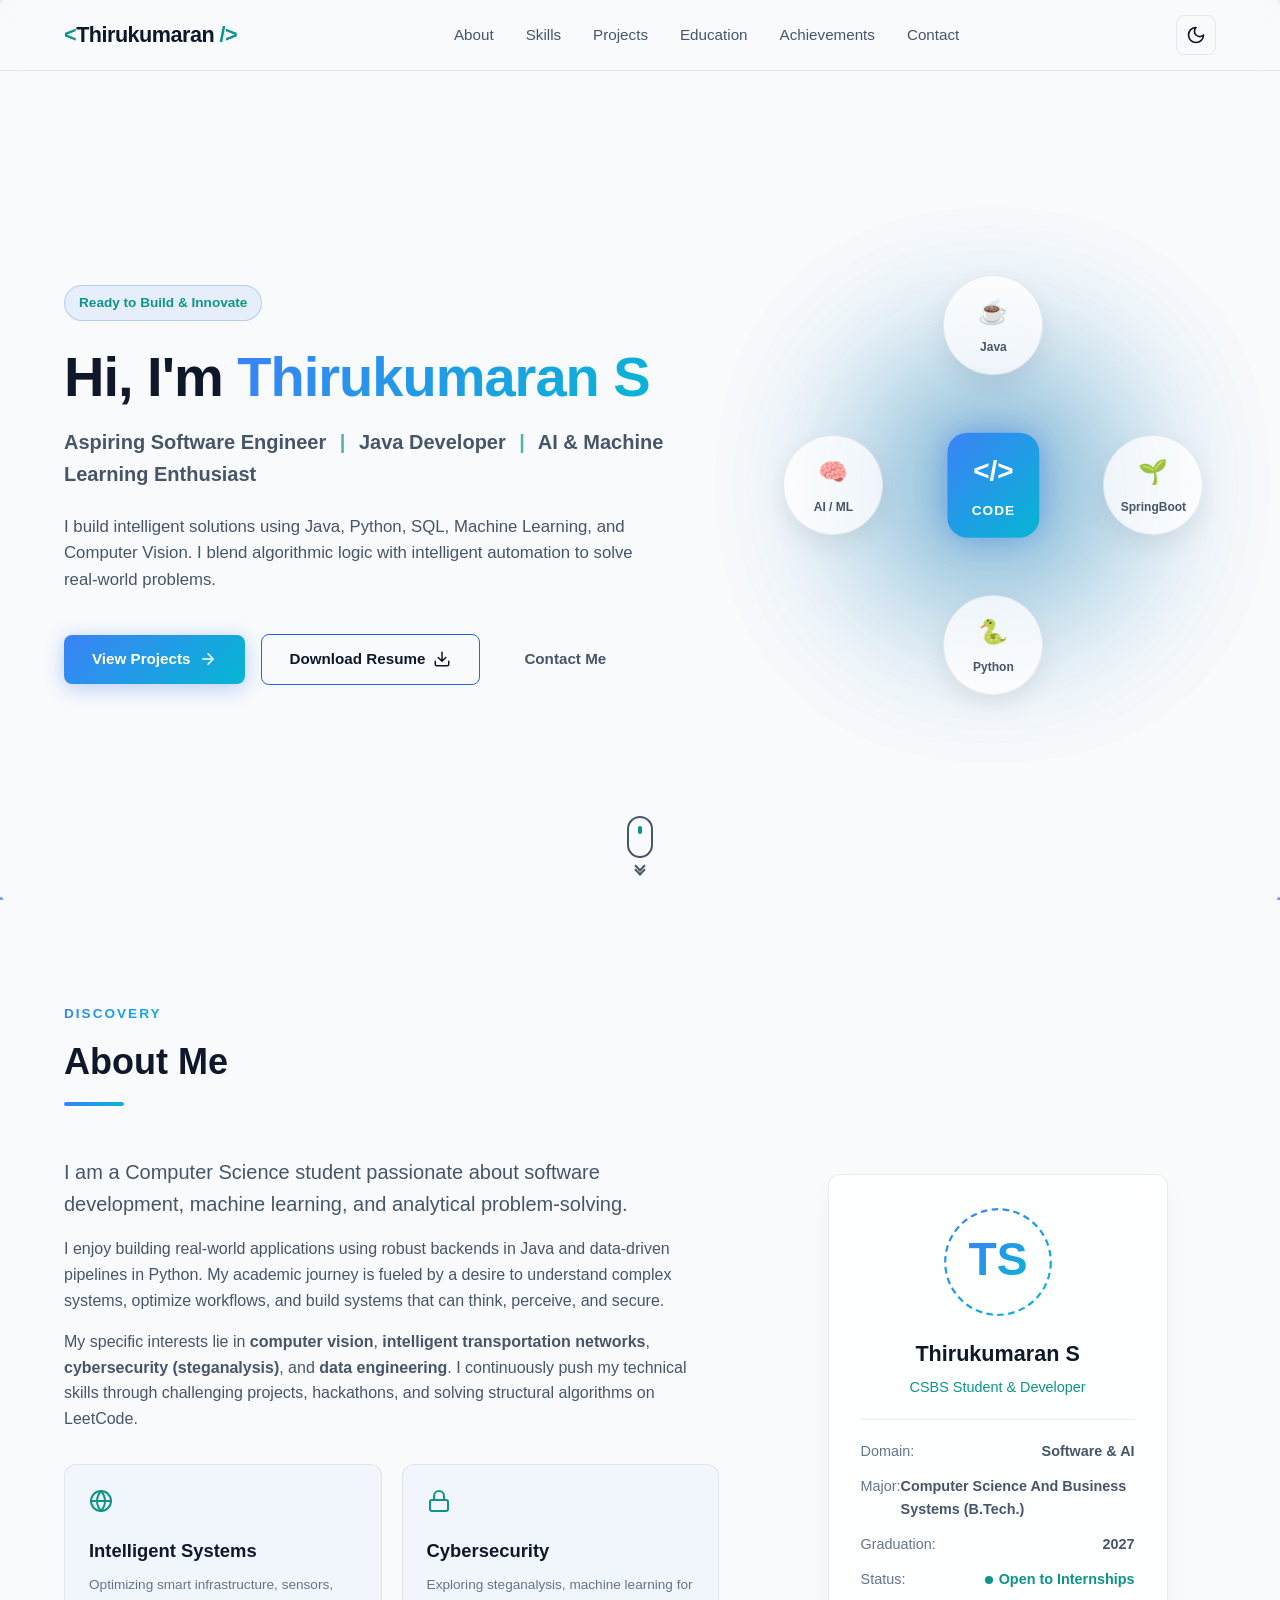
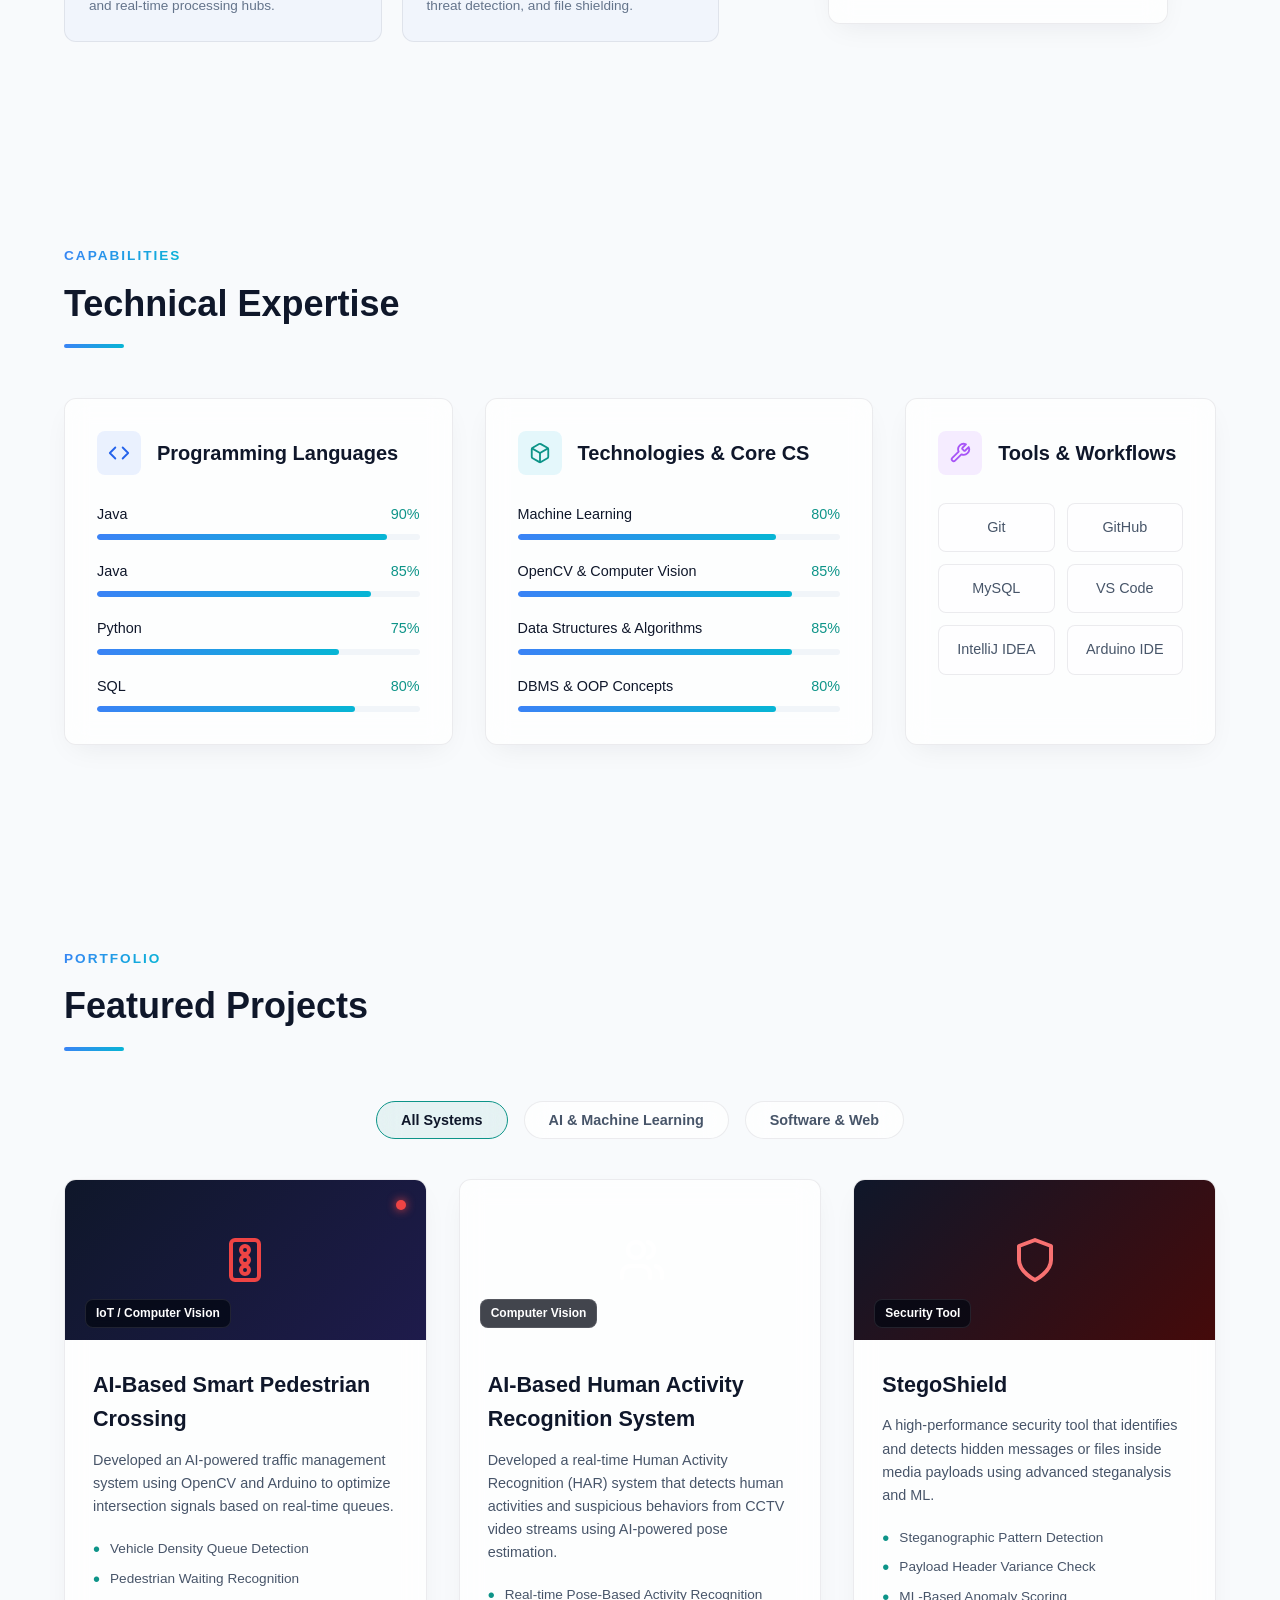
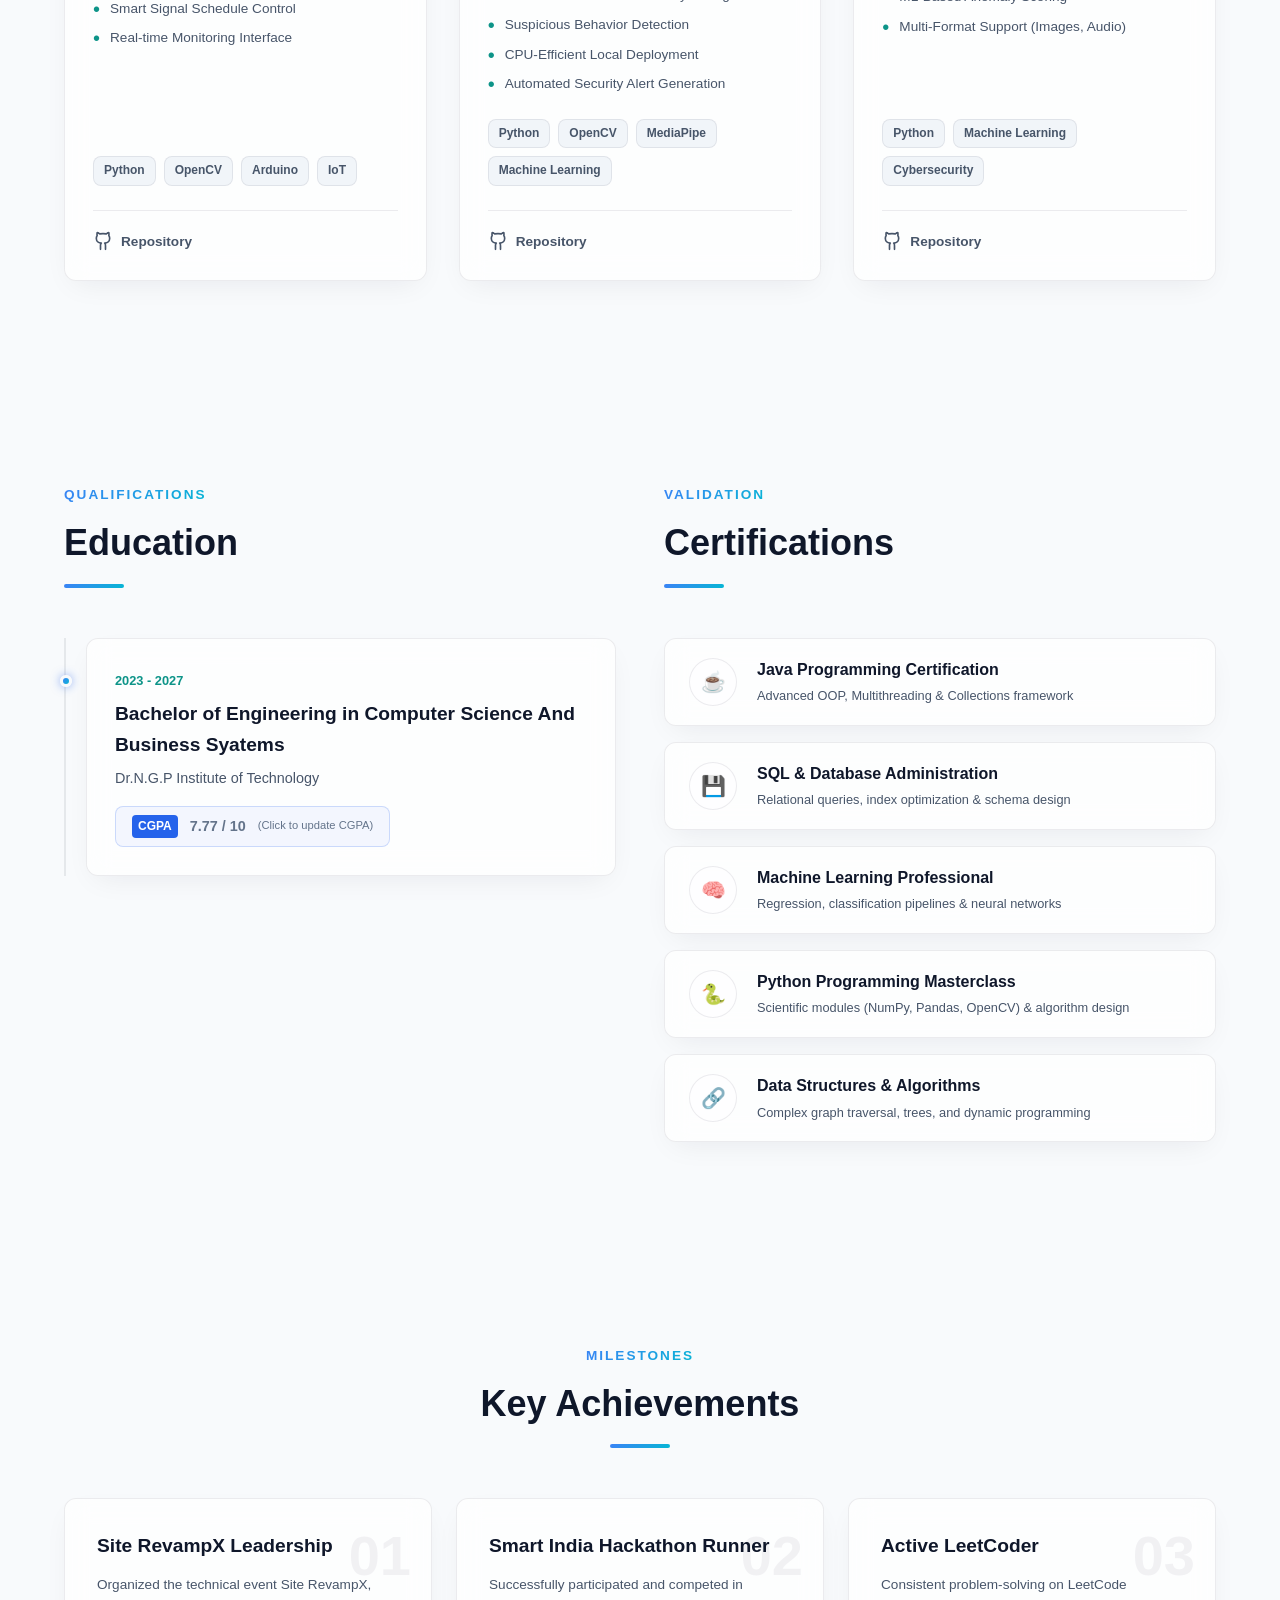
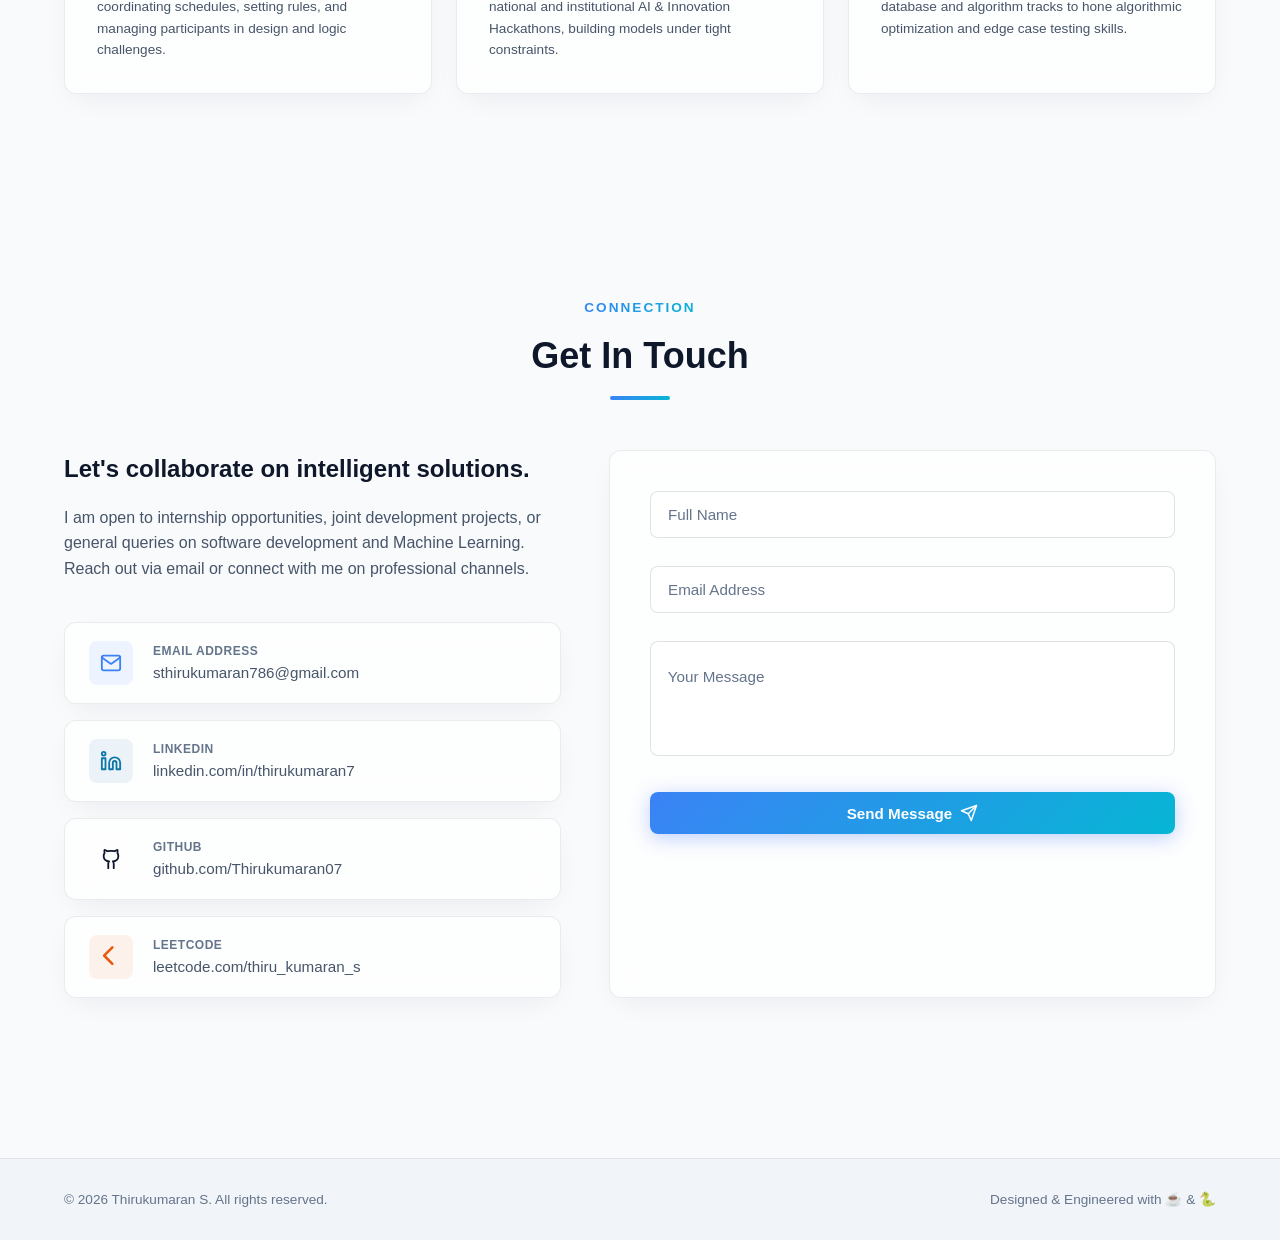
==== commit 30b84bd3: "Updated project files" ====
--- a/index.html
+++ b/index.html
@@ -1,19 +1,22 @@
 <!DOCTYPE html>
 <html lang="en">
+
 <head>
     <meta charset="UTF-8">
     <meta name="viewport" content="width=device-width, initial-scale=1.0">
-    <meta name="description" content="Portfolio of Thirukumaran S - Aspiring Software Engineer, Java Developer, and AI & Machine Learning Enthusiast. Exploring intelligent solutions.">
+    <meta name="description"
+        content="Portfolio of Thirukumaran S - Aspiring Software Engineer, Java Developer, and AI & Machine Learning Enthusiast. Exploring intelligent solutions.">
     <title>Thirukumaran S | Software Engineer & AI Enthusiast Portfolio</title>
-    
+
     <!-- Google Fonts -->
-    <link rel="preconnect" href="https://fonts.googleapis.com">
-    <link rel="preconnect" href="https://fonts.gstatic.com" crossorigin>
-    <link href="https://fonts.googleapis.com/css2?family=Inter:wght@300;400;500;600;700&family=Outfit:wght@300;400;500;600;700;800&display=swap" rel="stylesheet">
-    
+    <!-- <link rel="preconnect" href="https://fonts.googleapis.com"> -->
+    <!-- <link rel="preconnect" href="https://fonts.gstatic.com" crossorigin> -->
+    <!-- <link href="https://fonts.googleapis.com/css2?family=Inter:wght@300;400;500;600;700&family=Outfit:wght@300;400;500;600;700;800&display=swap" rel="stylesheet"> -->
+
     <!-- Local Styling -->
     <link rel="stylesheet" href="styles.css">
 </head>
+
 <body class="dark-theme">
     <!-- Background Canvas Particles -->
     <canvas id="particle-canvas"></canvas>
@@ -24,7 +27,7 @@
             <a href="#" class="logo">
                 <span class="logo-accent">&lt;</span>Thirukumaran<span class="logo-accent"> /&gt;</span>
             </a>
-            
+
             <nav class="nav-menu" id="nav-menu">
                 <ul class="nav-list">
                     <li><a href="#about" class="nav-link">About</a></li>
@@ -39,12 +42,18 @@
             <div class="nav-actions">
                 <button id="theme-toggle" class="theme-toggle-btn" aria-label="Toggle Theme">
                     <!-- Sun Icon (shown in dark theme) -->
-                    <svg class="sun-icon" xmlns="http://www.w3.org/2000/svg" width="20" height="20" viewBox="0 0 24 24" fill="none" stroke="currentColor" stroke-width="2" stroke-linecap="round" stroke-linejoin="round">
+                    <svg class="sun-icon" xmlns="http://www.w3.org/2000/svg" width="20" height="20" viewBox="0 0 24 24"
+                        fill="none" stroke="currentColor" stroke-width="2" stroke-linecap="round"
+                        stroke-linejoin="round">
                         <circle cx="12" cy="12" r="4"></circle>
-                        <path d="M12 2v2M12 20v2M4.93 4.93l1.41 1.41M17.66 17.66l1.41 1.41M2 12h2M20 12h2M6.34 17.66l-1.41 1.41M19.07 4.93l-1.41 1.41"></path>
+                        <path
+                            d="M12 2v2M12 20v2M4.93 4.93l1.41 1.41M17.66 17.66l1.41 1.41M2 12h2M20 12h2M6.34 17.66l-1.41 1.41M19.07 4.93l-1.41 1.41">
+                        </path>
                     </svg>
                     <!-- Moon Icon (shown in light theme) -->
-                    <svg class="moon-icon" xmlns="http://www.w3.org/2000/svg" width="20" height="20" viewBox="0 0 24 24" fill="none" stroke="currentColor" stroke-width="2" stroke-linecap="round" stroke-linejoin="round">
+                    <svg class="moon-icon" xmlns="http://www.w3.org/2000/svg" width="20" height="20" viewBox="0 0 24 24"
+                        fill="none" stroke="currentColor" stroke-width="2" stroke-linecap="round"
+                        stroke-linejoin="round">
                         <path d="M12 3a6 6 0 0 0 9 9 9 9 0 1 1-9-9Z"></path>
                     </svg>
                 </button>
@@ -67,24 +76,34 @@
                         Hi, I'm <span class="highlight">Thirukumaran S</span>
                     </h1>
                     <p class="hero-subtitle animate-slide-up-delay-1">
-                        Aspiring Software Engineer <span class="separator">|</span> Java Developer <span class="separator">|</span> AI & Machine Learning Enthusiast
+                        Aspiring Software Engineer <span class="separator">|</span> Java Developer <span
+                            class="separator">|</span> AI & Machine Learning Enthusiast
                     </p>
                     <p class="hero-desc animate-slide-up-delay-2">
-                        I build intelligent solutions using Java, Python, SQL, Machine Learning, and Computer Vision. I blend algorithmic logic with intelligent automation to solve real-world problems.
+                        I build intelligent solutions using Java, Python, SQL, Machine Learning, and Computer Vision. I
+                        blend algorithmic logic with intelligent automation to solve real-world problems.
                     </p>
                     <div class="hero-cta animate-slide-up-delay-3">
                         <a href="#projects" class="btn btn-primary">
                             <span>View Projects</span>
-                            <svg xmlns="http://www.w3.org/2000/svg" width="18" height="18" viewBox="0 0 24 24" fill="none" stroke="currentColor" stroke-width="2" stroke-linecap="round" stroke-linejoin="round"><path d="M5 12h14M12 5l7 7-7 7"/></svg>
+                            <svg xmlns="http://www.w3.org/2000/svg" width="18" height="18" viewBox="0 0 24 24"
+                                fill="none" stroke="currentColor" stroke-width="2" stroke-linecap="round"
+                                stroke-linejoin="round">
+                                <path d="M5 12h14M12 5l7 7-7 7" />
+                            </svg>
                         </a>
-                        <a href="resume.html" target="_blank" class="btn btn-secondary">
+                        <a href="Resume_Thirukumaran.pdf" target="_blank" class="btn btn-secondary">
                             <span>Download Resume</span>
-                            <svg xmlns="http://www.w3.org/2000/svg" width="18" height="18" viewBox="0 0 24 24" fill="none" stroke="currentColor" stroke-width="2" stroke-linecap="round" stroke-linejoin="round"><path d="M21 15v4a2 2 0 0 1-2 2H5a2 2 0 0 1-2-2v-4M7 10l5 5 5-5M12 15V3"/></svg>
+                            <svg xmlns="http://www.w3.org/2000/svg" width="18" height="18" viewBox="0 0 24 24"
+                                fill="none" stroke="currentColor" stroke-width="2" stroke-linecap="round"
+                                stroke-linejoin="round">
+                                <path d="M21 15v4a2 2 0 0 1-2 2H5a2 2 0 0 1-2-2v-4M7 10l5 5 5-5M12 15V3" />
+                            </svg>
                         </a>
                         <a href="#contact" class="btn btn-tertiary">Contact Me</a>
                     </div>
                 </div>
-                
+
                 <div class="hero-visual animate-scale-in">
                     <div class="tech-sphere-container">
                         <div class="tech-card center-card">
@@ -104,8 +123,8 @@
                             <span class="tech-label">AI / ML</span>
                         </div>
                         <div class="tech-card orbit-card orbit-4">
-                            <span class="tech-icon-cv">👁️</span>
-                            <span class="tech-label">OpenCV</span>
+                            <span class="tech-icon-cv">🌱</span>
+                            <span class="tech-label">SpringBoot</span>
                         </div>
                         <!-- Glow effects -->
                         <div class="glow-sphere glow-blue"></div>
@@ -113,7 +132,7 @@
                     </div>
                 </div>
             </div>
-            
+
             <div class="scroll-indicator">
                 <a href="#about" aria-label="Scroll to About Me">
                     <div class="mouse">
@@ -135,37 +154,56 @@
                     <h2 class="section-title">About Me</h2>
                     <div class="header-line"></div>
                 </div>
-                
+
                 <div class="about-grid">
                     <div class="about-text-content">
                         <p class="lead-text">
-                            I am a Computer Science student passionate about software development, machine learning, and analytical problem-solving.
+                            I am a Computer Science student passionate about software development, machine learning, and
+                            analytical problem-solving.
                         </p>
                         <p>
-                            I enjoy building real-world applications using robust backends in Java and data-driven pipelines in Python. My academic journey is fueled by a desire to understand complex systems, optimize workflows, and build systems that can think, perceive, and secure.
+                            I enjoy building real-world applications using robust backends in Java and data-driven
+                            pipelines in Python. My academic journey is fueled by a desire to understand complex
+                            systems, optimize workflows, and build systems that can think, perceive, and secure.
                         </p>
                         <p>
-                            My specific interests lie in <strong>computer vision</strong>, <strong>intelligent transportation networks</strong>, <strong>cybersecurity (steganalysis)</strong>, and <strong>data engineering</strong>. I continuously push my technical skills through challenging projects, hackathons, and solving structural algorithms on LeetCode.
+                            My specific interests lie in <strong>computer vision</strong>, <strong>intelligent
+                                transportation networks</strong>, <strong>cybersecurity (steganalysis)</strong>, and
+                            <strong>data engineering</strong>. I continuously push my technical skills through
+                            challenging projects, hackathons, and solving structural algorithms on LeetCode.
                         </p>
-                        
+
                         <div class="focus-cards-grid">
                             <div class="focus-card">
                                 <div class="focus-icon-box">
-                                    <svg xmlns="http://www.w3.org/2000/svg" width="24" height="24" viewBox="0 0 24 24" fill="none" stroke="currentColor" stroke-width="2" stroke-linecap="round" stroke-linejoin="round"><path d="M12 22c5.523 0 10-4.477 10-10S17.523 2 12 2 2 6.477 2 12s4.477 10 10 10z"/><path d="M22 12H2M12 2a15.3 15.3 0 0 1 4 10 15.3 15.3 0 0 1-4 10 15.3 15.3 0 0 1-4-10 15.3 15.3 0 0 1 4-10z"/></svg>
+                                    <svg xmlns="http://www.w3.org/2000/svg" width="24" height="24" viewBox="0 0 24 24"
+                                        fill="none" stroke="currentColor" stroke-width="2" stroke-linecap="round"
+                                        stroke-linejoin="round">
+                                        <path
+                                            d="M12 22c5.523 0 10-4.477 10-10S17.523 2 12 2 2 6.477 2 12s4.477 10 10 10z" />
+                                        <path
+                                            d="M22 12H2M12 2a15.3 15.3 0 0 1 4 10 15.3 15.3 0 0 1-4 10 15.3 15.3 0 0 1-4-10 15.3 15.3 0 0 1 4-10z" />
+                                    </svg>
                                 </div>
                                 <h3>Intelligent Systems</h3>
                                 <p>Optimizing smart infrastructure, sensors, and real-time processing hubs.</p>
                             </div>
                             <div class="focus-card">
                                 <div class="focus-icon-box">
-                                    <svg xmlns="http://www.w3.org/2000/svg" width="24" height="24" viewBox="0 0 24 24" fill="none" stroke="currentColor" stroke-width="2" stroke-linecap="round" stroke-linejoin="round"><rect x="3" y="11" width="18" height="11" rx="2" ry="2"/><path d="M7 11V7a5 5 0 0 1 10 0v4"/></svg>
+                                    <svg xmlns="http://www.w3.org/2000/svg" width="24" height="24" viewBox="0 0 24 24"
+                                        fill="none" stroke="currentColor" stroke-width="2" stroke-linecap="round"
+                                        stroke-linejoin="round">
+                                        <rect x="3" y="11" width="18" height="11" rx="2" ry="2" />
+                                        <path d="M7 11V7a5 5 0 0 1 10 0v4" />
+                                    </svg>
                                 </div>
                                 <h3>Cybersecurity</h3>
-                                <p>Exploring steganalysis, machine learning for threat detection, and file shielding.</p>
-                            </div>
-                        </div>
-                    </div>
-                    
+                                <p>Exploring steganalysis, machine learning for threat detection, and file shielding.
+                                </p>
+                            </div>
+                        </div>
+                    </div>
+
                     <div class="about-stats-container">
                         <div class="interactive-glass-card profile-card">
                             <div class="profile-avatar">
@@ -176,14 +214,16 @@
                                             <stop offset="100%" stop-color="#06b6d4" />
                                         </linearGradient>
                                     </defs>
-                                    <circle cx="50" cy="50" r="48" fill="none" stroke="url(#avatar-grad)" stroke-width="2" stroke-dasharray="6,4" />
+                                    <circle cx="50" cy="50" r="48" fill="none" stroke="url(#avatar-grad)"
+                                        stroke-width="2" stroke-dasharray="6,4" />
                                     <!-- Stylized Letter T -->
-                                    <text x="50%" y="62%" font-family="'Outfit', sans-serif" font-weight="800" font-size="42" fill="url(#avatar-grad)" text-anchor="middle">TS</text>
+                                    <text x="50%" y="62%" font-family="'Outfit', sans-serif" font-weight="800"
+                                        font-size="42" fill="url(#avatar-grad)" text-anchor="middle">TS</text>
                                 </svg>
                             </div>
                             <div class="profile-details">
                                 <h3>Thirukumaran S</h3>
-                                <p class="profile-sub">CS Student & Developer</p>
+                                <p class="profile-sub">CSBS Student & Developer</p>
                                 <hr class="card-divider">
                                 <ul class="profile-info-list">
                                     <li>
@@ -192,7 +232,7 @@
                                     </li>
                                     <li>
                                         <span class="info-label">Major:</span>
-                                        <span class="info-value">Computer Science (B.E.)</span>
+                                        <span class="info-value">Computer Science And Business Systems (B.Tech.)</span>
                                     </li>
                                     <li>
                                         <span class="info-label">Graduation:</span>
@@ -200,7 +240,8 @@
                                     </li>
                                     <li>
                                         <span class="info-label">Status:</span>
-                                        <span class="info-value status-active"><span class="pulse-dot"></span>Open to Internships</span>
+                                        <span class="info-value status-active"><span class="pulse-dot"></span>Open to
+                                            Internships</span>
                                     </li>
                                 </ul>
                             </div>
@@ -218,13 +259,18 @@
                     <h2 class="section-title">Technical Expertise</h2>
                     <div class="header-line"></div>
                 </div>
-                
+
                 <div class="skills-wrapper">
                     <!-- Programming Languages Card -->
                     <div class="skills-group-card interactive-glass-card">
                         <div class="skills-group-header">
                             <div class="skills-icon-wrapper lang-color">
-                                <svg xmlns="http://www.w3.org/2000/svg" width="22" height="22" viewBox="0 0 24 24" fill="none" stroke="currentColor" stroke-width="2" stroke-linecap="round" stroke-linejoin="round"><polyline points="16 18 22 12 16 6"/><polyline points="8 6 2 12 8 18"/></svg>
+                                <svg xmlns="http://www.w3.org/2000/svg" width="22" height="22" viewBox="0 0 24 24"
+                                    fill="none" stroke="currentColor" stroke-width="2" stroke-linecap="round"
+                                    stroke-linejoin="round">
+                                    <polyline points="16 18 22 12 16 6" />
+                                    <polyline points="8 6 2 12 8 18" />
+                                </svg>
                             </div>
                             <h3>Programming Languages</h3>
                         </div>
@@ -240,7 +286,7 @@
                             </li>
                             <li class="skill-item">
                                 <div class="skill-info">
-                                    <span class="skill-name">Python</span>
+                                    <span class="skill-name">Java</span>
                                     <span class="skill-percentage">85%</span>
                                 </div>
                                 <div class="skill-progress-bar">
@@ -249,7 +295,7 @@
                             </li>
                             <li class="skill-item">
                                 <div class="skill-info">
-                                    <span class="skill-name">C Programming</span>
+                                    <span class="skill-name">Python</span>
                                     <span class="skill-percentage">75%</span>
                                 </div>
                                 <div class="skill-progress-bar">
@@ -272,7 +318,15 @@
                     <div class="skills-group-card interactive-glass-card">
                         <div class="skills-group-header">
                             <div class="skills-icon-wrapper tech-color">
-                                <svg xmlns="http://www.w3.org/2000/svg" width="22" height="22" viewBox="0 0 24 24" fill="none" stroke="currentColor" stroke-width="2" stroke-linecap="round" stroke-linejoin="round"><path d="M21 16V8a2 2 0 0 0-1-1.73l-7-4a2 2 0 0 0-2 0l-7 4A2 2 0 0 0 3 8v8a2 2 0 0 0 1 1.73l7 4a2 2 0 0 0 2 0l7-4A2 2 0 0 0 21 16z"></path><polyline points="3.27 6.96 12 12.01 20.73 6.96"></polyline><line x1="12" y1="22.08" x2="12" y2="12"></line></svg>
+                                <svg xmlns="http://www.w3.org/2000/svg" width="22" height="22" viewBox="0 0 24 24"
+                                    fill="none" stroke="currentColor" stroke-width="2" stroke-linecap="round"
+                                    stroke-linejoin="round">
+                                    <path
+                                        d="M21 16V8a2 2 0 0 0-1-1.73l-7-4a2 2 0 0 0-2 0l-7 4A2 2 0 0 0 3 8v8a2 2 0 0 0 1 1.73l7 4a2 2 0 0 0 2 0l7-4A2 2 0 0 0 21 16z">
+                                    </path>
+                                    <polyline points="3.27 6.96 12 12.01 20.73 6.96"></polyline>
+                                    <line x1="12" y1="22.08" x2="12" y2="12"></line>
+                                </svg>
                             </div>
                             <h3>Technologies &amp; Core CS</h3>
                         </div>
@@ -320,7 +374,13 @@
                     <div class="skills-group-card interactive-glass-card">
                         <div class="skills-group-header">
                             <div class="skills-icon-wrapper tool-color">
-                                <svg xmlns="http://www.w3.org/2000/svg" width="22" height="22" viewBox="0 0 24 24" fill="none" stroke="currentColor" stroke-width="2" stroke-linecap="round" stroke-linejoin="round"><path d="M14.7 6.3a1 1 0 0 0 0 1.4l1.6 1.6a1 1 0 0 0 1.4 0l3.77-3.77a6 6 0 0 1-7.94 7.94l-6.91 6.91a2.12 2.12 0 0 1-3-3l6.91-6.91a6 6 0 0 1 7.94-7.94l-3.76 3.76z"></path></svg>
+                                <svg xmlns="http://www.w3.org/2000/svg" width="22" height="22" viewBox="0 0 24 24"
+                                    fill="none" stroke="currentColor" stroke-width="2" stroke-linecap="round"
+                                    stroke-linejoin="round">
+                                    <path
+                                        d="M14.7 6.3a1 1 0 0 0 0 1.4l1.6 1.6a1 1 0 0 0 1.4 0l3.77-3.77a6 6 0 0 1-7.94 7.94l-6.91 6.91a2.12 2.12 0 0 1-3-3l6.91-6.91a6 6 0 0 1 7.94-7.94l-3.76 3.76z">
+                                    </path>
+                                </svg>
                             </div>
                             <h3>Tools &amp; Workflows</h3>
                         </div>
@@ -357,20 +417,27 @@
                     <h2 class="section-title">Featured Projects</h2>
                     <div class="header-line"></div>
                 </div>
-                
+
                 <!-- Project Filter Tags -->
                 <div class="projects-filter">
                     <button class="filter-btn active" data-filter="all">All Systems</button>
                     <button class="filter-btn" data-filter="ai-ml">AI &amp; Machine Learning</button>
                     <button class="filter-btn" data-filter="software">Software &amp; Web</button>
                 </div>
-                
+
                 <div class="projects-grid" id="projects-grid">
                     <!-- Project 1: Smart Pedestrian Crossing -->
                     <div class="project-card interactive-glass-card" data-category="ai-ml">
                         <div class="project-media">
                             <div class="project-visual-placeholder traffic-gradient">
-                                <svg xmlns="http://www.w3.org/2000/svg" width="48" height="48" viewBox="0 0 24 24" fill="none" stroke="currentColor" stroke-width="2" stroke-linecap="round" stroke-linejoin="round"><rect x="5" y="2" width="14" height="20" rx="2" ry="2"/><circle cx="12" cy="7" r="2"/><circle cx="12" cy="12" r="2"/><circle cx="12" cy="17" r="2"/></svg>
+                                <svg xmlns="http://www.w3.org/2000/svg" width="48" height="48" viewBox="0 0 24 24"
+                                    fill="none" stroke="currentColor" stroke-width="2" stroke-linecap="round"
+                                    stroke-linejoin="round">
+                                    <rect x="5" y="2" width="14" height="20" rx="2" ry="2" />
+                                    <circle cx="12" cy="7" r="2" />
+                                    <circle cx="12" cy="12" r="2" />
+                                    <circle cx="12" cy="17" r="2" />
+                                </svg>
                                 <span class="visual-alert-dot pulse-signal"></span>
                             </div>
                             <span class="project-badge">IoT / Computer Vision</span>
@@ -378,7 +445,8 @@
                         <div class="project-content">
                             <h3>AI-Based Smart Pedestrian Crossing</h3>
                             <p class="project-desc">
-                                Developed an AI-powered traffic management system using OpenCV and Arduino to optimize intersection signals based on real-time queues.
+                                Developed an AI-powered traffic management system using OpenCV and Arduino to optimize
+                                intersection signals based on real-time queues.
                             </p>
                             <ul class="project-features">
                                 <li>Vehicle Density Queue Detection</li>
@@ -393,126 +461,91 @@
                                 <span>IoT</span>
                             </div>
                             <div class="project-links">
-                                <a href="https://github.com/yourusername" target="_blank" class="project-link" aria-label="GitHub Code repository">
-                                    <svg xmlns="http://www.w3.org/2000/svg" width="20" height="20" viewBox="0 0 24 24" fill="none" stroke="currentColor" stroke-width="2" stroke-linecap="round" stroke-linejoin="round"><path d="M15 22v-4a4.8 4.8 0 0 0-1-3.5c3 0 6-2 6-5.5.08-1.25-.27-2.48-1-3.5.28-1.15.28-2.35 0-3.5 0 0-1 0-3 1.5-2.64-.5-5.36-.5-8 0C6 2 5 2 5 2c-.3 1.15-.3 2.35 0 3.5A5.403 5.403 0 0 0 4 9c0 3.5 3 5.5 6 5.5-.39.49-.68 1.05-.85 1.65-.17.6-.22 1.23-.15 1.85v4"/></svg>
+                                <a href="https://github.com/thirukumaran07/ai_road_crossing.git" target="_blank" class="project-link"
+                                    aria-label="GitHub Code repository">
+                                    <svg xmlns="http://www.w3.org/2000/svg" width="20" height="20" viewBox="0 0 24 24"
+                                        fill="none" stroke="currentColor" stroke-width="2" stroke-linecap="round"
+                                        stroke-linejoin="round">
+                                        <path
+                                            d="M15 22v-4a4.8 4.8 0 0 0-1-3.5c3 0 6-2 6-5.5.08-1.25-.27-2.48-1-3.5.28-1.15.28-2.35 0-3.5 0 0-1 0-3 1.5-2.64-.5-5.36-.5-8 0C6 2 5 2 5 2c-.3 1.15-.3 2.35 0 3.5A5.403 5.403 0 0 0 4 9c0 3.5 3 5.5 6 5.5-.39.49-.68 1.05-.85 1.65-.17.6-.22 1.23-.15 1.85v4" />
+                                    </svg>
                                     <span>Repository</span>
                                 </a>
                             </div>
                         </div>
                     </div>
 
-                    <!-- Project 2: Crop Disease Detection -->
+
+
+                    <!-- Project 2: AI-Based Human Activity Recognition -->
                     <div class="project-card interactive-glass-card" data-category="ai-ml">
                         <div class="project-media">
-                            <div class="project-visual-placeholder crop-gradient">
-                                <svg xmlns="http://www.w3.org/2000/svg" width="48" height="48" viewBox="0 0 24 24" fill="none" stroke="currentColor" stroke-width="2" stroke-linecap="round" stroke-linejoin="round"><path d="M12 2C6.48 2 2 6.48 2 12s4.48 10 10 10 10-4.48 10-10S17.52 2 12 2zm1 17.93c-3.95-.49-7-3.85-7-7.93 0-.62.08-1.21.21-1.79L9 15v1c0 1.1.9 2 2 2v1.93zm6.9-2.53c-.26-.81-1-1.4-1.9-1.4h-1v-3c0-.55-.45-1-1-1h-6v-2h2c.55 0 1-.45 1-1V7h2c1.1 0 2-.9 2-2v-.41c2.93 1.19 5 4.06 5 7.41 0 2.08-.8 3.97-2.1 5.4z"/></svg>
-                            </div>
-                            <span class="project-badge">Machine Learning</span>
-                        </div>
+                            <div class="project-visual-placeholder ai-gradient">
+                                <svg xmlns="http://www.w3.org/2000/svg" width="48" height="48" viewBox="0 0 24 24"
+                                    fill="none" stroke="currentColor" stroke-width="2" stroke-linecap="round"
+                                    stroke-linejoin="round">
+                                    <path d="M17 21v-2a4 4 0 0 0-4-4H7a4 4 0 0 0-4 4v2" />
+                                    <circle cx="10" cy="7" r="4" />
+                                    <path d="M23 21v-2a4 4 0 0 0-3-3.87" />
+                                    <path d="M16 3.13a4 4 0 0 1 0 7.75" />
+                                </svg>
+                            </div>
+                            <span class="project-badge">Computer Vision</span>
+                        </div>
+
                         <div class="project-content">
-                            <h3>Crop Disease Detection System</h3>
+                            <h3>AI-Based Human Activity Recognition System</h3>
+
                             <p class="project-desc">
-                                Created a Machine Learning pipeline for agricultural analysis to automatically identify plant and crop leaf diseases from image patterns.
+                                Developed a real-time Human Activity Recognition (HAR) system that detects human
+                                activities and suspicious behaviors from CCTV video streams using AI-powered pose
+                                estimation.
                             </p>
+
                             <ul class="project-features">
-                                <li>Leaf Texture/Color Feature Extraction</li>
-                                <li>Custom CNN and Classifier Model</li>
-                                <li>High Classification Accuracy</li>
-                                <li>Support for multiple crop types</li>
+                                <li>Real-time Pose-Based Activity Recognition</li>
+                                <li>Suspicious Behavior Detection</li>
+                                <li>CPU-Efficient Local Deployment</li>
+                                <li>Automated Security Alert Generation</li>
                             </ul>
+
                             <div class="project-tech">
                                 <span>Python</span>
+                                <span>OpenCV</span>
+                                <span>MediaPipe</span>
                                 <span>Machine Learning</span>
-                                <span>OpenCV</span>
-                            </div>
+                            </div>
+
                             <div class="project-links">
-                                <a href="https://github.com/yourusername" target="_blank" class="project-link">
-                                    <svg xmlns="http://www.w3.org/2000/svg" width="20" height="20" viewBox="0 0 24 24" fill="none" stroke="currentColor" stroke-width="2" stroke-linecap="round" stroke-linejoin="round"><path d="M15 22v-4a4.8 4.8 0 0 0-1-3.5c3 0 6-2 6-5.5.08-1.25-.27-2.48-1-3.5.28-1.15.28-2.35 0-3.5 0 0-1 0-3 1.5-2.64-.5-5.36-.5-8 0C6 2 5 2 5 2c-.3 1.15-.3 2.35 0 3.5A5.403 5.403 0 0 0 4 9c0 3.5 3 5.5 6 5.5-.39.49-.68 1.05-.85 1.65-.17.6-.22 1.23-.15 1.85v4"/></svg>
+                                <a href="https://github.com/thirukumaran07/HAR2" target="_blank" class="project-link">
+                                    <svg xmlns="http://www.w3.org/2000/svg" width="20" height="20" viewBox="0 0 24 24"
+                                        fill="none" stroke="currentColor" stroke-width="2" stroke-linecap="round"
+                                        stroke-linejoin="round">
+                                        <path
+                                            d="M15 22v-4a4.8 4.8 0 0 0-1-3.5c3 0 6-2 6-5.5.08-1.25-.27-2.48-1-3.5.28-1.15.28-2.35 0-3.5 0 0-1 0-3 1.5-2.64-.5-5.36-.5-8 0C6 2 5 2 5 2c-.3 1.15-.3 2.35 0 3.5A5.403 5.403 0 0 0 4 9c0 3.5 3 5.5 6 5.5-.39.49-.68 1.05-.85 1.65-.17.6-.22 1.23-.15 1.85v4" />
+                                    </svg>
                                     <span>Repository</span>
                                 </a>
                             </div>
                         </div>
                     </div>
-
-                    <!-- Project 3: Eye Disease Detection -->
-                    <div class="project-card interactive-glass-card" data-category="ai-ml">
-                        <div class="project-media">
-                            <div class="project-visual-placeholder eye-gradient">
-                                <svg xmlns="http://www.w3.org/2000/svg" width="48" height="48" viewBox="0 0 24 24" fill="none" stroke="currentColor" stroke-width="2" stroke-linecap="round" stroke-linejoin="round"><path d="M1 12s4-8 11-8 11 8 11 8-4 8-11 8-11-8-11-8z"/><circle cx="12" cy="12" r="3"/></svg>
-                            </div>
-                            <span class="project-badge">Deep Learning</span>
-                        </div>
-                        <div class="project-content">
-                            <h3>Eye Disease Detection System</h3>
-                            <p class="project-desc">
-                                Developed an AI-based biomedical solution designed to analyze retinal fundus photographs and classify various vision pathologies.
-                            </p>
-                            <ul class="project-features">
-                                <li>Fundus Image Noise Filtering</li>
-                                <li>Deep Convolutional Model Classifier</li>
-                                <li>Visual Feature Heatmap Export</li>
-                                <li>Pre-processing Normalization Pipeline</li>
-                            </ul>
-                            <div class="project-tech">
-                                <span>Python</span>
-                                <span>Deep Learning</span>
-                                <span>Computer Vision</span>
-                            </div>
-                            <div class="project-links">
-                                <a href="https://github.com/yourusername" target="_blank" class="project-link">
-                                    <svg xmlns="http://www.w3.org/2000/svg" width="20" height="20" viewBox="0 0 24 24" fill="none" stroke="currentColor" stroke-width="2" stroke-linecap="round" stroke-linejoin="round"><path d="M15 22v-4a4.8 4.8 0 0 0-1-3.5c3 0 6-2 6-5.5.08-1.25-.27-2.48-1-3.5.28-1.15.28-2.35 0-3.5 0 0-1 0-3 1.5-2.64-.5-5.36-.5-8 0C6 2 5 2 5 2c-.3 1.15-.3 2.35 0 3.5A5.403 5.403 0 0 0 4 9c0 3.5 3 5.5 6 5.5-.39.49-.68 1.05-.85 1.65-.17.6-.22 1.23-.15 1.85v4"/></svg>
-                                    <span>Repository</span>
-                                </a>
-                            </div>
-                        </div>
-                    </div>
-
-                    <!-- Project 4: Tourist Management -->
-                    <div class="project-card interactive-glass-card" data-category="software">
-                        <div class="project-media">
-                            <div class="project-visual-placeholder web-gradient">
-                                <svg xmlns="http://www.w3.org/2000/svg" width="48" height="48" viewBox="0 0 24 24" fill="none" stroke="currentColor" stroke-width="2" stroke-linecap="round" stroke-linejoin="round"><rect x="2" y="3" width="20" height="14" rx="2" ry="2"/><line x1="8" y1="21" x2="16" y2="21"/><line x1="12" y1="17" x2="12" y2="21"/></svg>
-                            </div>
-                            <span class="project-badge">Web Application</span>
-                        </div>
-                        <div class="project-content">
-                            <h3>Tourist Management System</h3>
-                            <p class="project-desc">
-                                A web-based CRUD portal designed for administrative operators and tourists to catalog profiles, itineraries, and booking services.
-                            </p>
-                            <ul class="project-features">
-                                <li>Relational Database Modeling</li>
-                                <li>Secure Client & Operator Portal</li>
-                                <li>Interactive Itinerary Planner</li>
-                                <li>Comprehensive Administrative Control</li>
-                            </ul>
-                            <div class="project-tech">
-                                <span>HTML5</span>
-                                <span>CSS3</span>
-                                <span>JavaScript</span>
-                                <span>MySQL</span>
-                            </div>
-                            <div class="project-links">
-                                <a href="https://github.com/yourusername" target="_blank" class="project-link">
-                                    <svg xmlns="http://www.w3.org/2000/svg" width="20" height="20" viewBox="0 0 24 24" fill="none" stroke="currentColor" stroke-width="2" stroke-linecap="round" stroke-linejoin="round"><path d="M15 22v-4a4.8 4.8 0 0 0-1-3.5c3 0 6-2 6-5.5.08-1.25-.27-2.48-1-3.5.28-1.15.28-2.35 0-3.5 0 0-1 0-3 1.5-2.64-.5-5.36-.5-8 0C6 2 5 2 5 2c-.3 1.15-.3 2.35 0 3.5A5.403 5.403 0 0 0 4 9c0 3.5 3 5.5 6 5.5-.39.49-.68 1.05-.85 1.65-.17.6-.22 1.23-.15 1.85v4"/></svg>
-                                    <span>Repository</span>
-                                </a>
-                            </div>
-                        </div>
-                    </div>
-
-                    <!-- Project 5: StegoShield -->
+                    <!-- Project 3: StegoShield -->
                     <div class="project-card interactive-glass-card" data-category="software">
                         <div class="project-media">
                             <div class="project-visual-placeholder security-gradient">
-                                <svg xmlns="http://www.w3.org/2000/svg" width="48" height="48" viewBox="0 0 24 24" fill="none" stroke="currentColor" stroke-width="2" stroke-linecap="round" stroke-linejoin="round"><path d="M12 22s8-4 8-10V5l-8-3-8 3v7c0 6 8 10 8 10z"/></svg>
+                                <svg xmlns="http://www.w3.org/2000/svg" width="48" height="48" viewBox="0 0 24 24"
+                                    fill="none" stroke="currentColor" stroke-width="2" stroke-linecap="round"
+                                    stroke-linejoin="round">
+                                    <path d="M12 22s8-4 8-10V5l-8-3-8 3v7c0 6 8 10 8 10z" />
+                                </svg>
                             </div>
                             <span class="project-badge">Security Tool</span>
                         </div>
                         <div class="project-content">
                             <h3>StegoShield</h3>
                             <p class="project-desc">
-                                A high-performance security tool that identifies and detects hidden messages or files inside media payloads using advanced steganalysis and ML.
+                                A high-performance security tool that identifies and detects hidden messages or files
+                                inside media payloads using advanced steganalysis and ML.
                             </p>
                             <ul class="project-features">
                                 <li>Steganographic Pattern Detection</li>
@@ -526,8 +559,14 @@
                                 <span>Cybersecurity</span>
                             </div>
                             <div class="project-links">
-                                <a href="https://github.com/yourusername" target="_blank" class="project-link">
-                                    <svg xmlns="http://www.w3.org/2000/svg" width="20" height="20" viewBox="0 0 24 24" fill="none" stroke="currentColor" stroke-width="2" stroke-linecap="round" stroke-linejoin="round"><path d="M15 22v-4a4.8 4.8 0 0 0-1-3.5c3 0 6-2 6-5.5.08-1.25-.27-2.48-1-3.5.28-1.15.28-2.35 0-3.5 0 0-1 0-3 1.5-2.64-.5-5.36-.5-8 0C6 2 5 2 5 2c-.3 1.15-.3 2.35 0 3.5A5.403 5.403 0 0 0 4 9c0 3.5 3 5.5 6 5.5-.39.49-.68 1.05-.85 1.65-.17.6-.22 1.23-.15 1.85v4"/></svg>
+                                <a href="https://github.com/Thirukumaran07/Machine-Learning" target="_blank"
+                                    class="project-link">
+                                    <svg xmlns="http://www.w3.org/2000/svg" width="20" height="20" viewBox="0 0 24 24"
+                                        fill="none" stroke="currentColor" stroke-width="2" stroke-linecap="round"
+                                        stroke-linejoin="round">
+                                        <path
+                                            d="M15 22v-4a4.8 4.8 0 0 0-1-3.5c3 0 6-2 6-5.5.08-1.25-.27-2.48-1-3.5.28-1.15.28-2.35 0-3.5 0 0-1 0-3 1.5-2.64-.5-5.36-.5-8 0C6 2 5 2 5 2c-.3 1.15-.3 2.35 0 3.5A5.403 5.403 0 0 0 4 9c0 3.5 3 5.5 6 5.5-.39.49-.68 1.05-.85 1.65-.17.6-.22 1.23-.15 1.85v4" />
+                                    </svg>
                                     <span>Repository</span>
                                 </a>
                             </div>
@@ -548,19 +587,18 @@
                             <h2 class="section-title">Education</h2>
                             <div class="header-line"></div>
                         </div>
-                        
+
                         <div class="timeline">
                             <div class="timeline-item interactive-glass-card">
                                 <div class="timeline-dot"></div>
-                                <span class="timeline-date">2023 - 2027 (Expected)</span>
-                                <h3>Bachelor of Engineering in Computer Science</h3>
-                                <p class="institution">Anna University Affiliated College</p>
+                                <span class="timeline-date">2023 - 2027</span>
+                                <h3>Bachelor of Engineering in Computer Science And Business Syatems</h3>
+                                <p class="institution">Dr.N.G.P Institute of Technology</p>
                                 <div class="cgpa-box">
                                     <span class="cgpa-badge">CGPA</span>
                                     <div class="cgpa-val-group">
                                         <!-- Interactive value container -->
-                                        <input type="text" id="cgpa-input" class="cgpa-display" value="8.50" title="Click to edit and save your CGPA in local storage" maxlength="5">
-                                        <span class="cgpa-max">/ 10</span>
+                                        <span class="cgpa-max">7.77 / 10</span>
                                     </div>
                                     <small class="cgpa-hint">(Click to update CGPA)</small>
                                 </div>
@@ -575,7 +613,7 @@
                             <h2 class="section-title">Certifications</h2>
                             <div class="header-line"></div>
                         </div>
-                        
+
                         <div class="certs-list">
                             <div class="cert-card interactive-glass-card">
                                 <div class="cert-icon-badge">
@@ -636,138 +674,30 @@
                     <h2 class="section-title">Key Achievements</h2>
                     <div class="header-line center"></div>
                 </div>
-                
+
                 <div class="achievements-grid">
                     <div class="achievement-card interactive-glass-card">
                         <div class="achievement-num">01</div>
                         <h3>Site RevampX Leadership</h3>
-                        <p>Organized the technical event Site RevampX, coordinating schedules, setting rules, and managing participants in design and logic challenges.</p>
+                        <p>Organized the technical event Site RevampX, coordinating schedules, setting rules, and
+                            managing participants in design and logic challenges.</p>
                     </div>
                     <div class="achievement-card interactive-glass-card">
                         <div class="achievement-num">02</div>
-                        <h3>AI Hackathon Runner</h3>
-                        <p>Successfully participated and competed in national and institutional AI &amp; Innovation Hackathons, building models under tight constraints.</p>
+                        <h3>Smart India Hackathon Runner</h3>
+                        <p>Successfully participated and competed in national and institutional AI &amp; Innovation
+                            Hackathons, building models under tight constraints.</p>
                     </div>
                     <div class="achievement-card interactive-glass-card">
                         <div class="achievement-num">03</div>
                         <h3>Active LeetCoder</h3>
-                        <p>Consistent problem-solving on LeetCode database and algorithm tracks to hone algorithmic optimization and edge case testing skills.</p>
-                    </div>
-                    <div class="achievement-card interactive-glass-card">
-                        <div class="achievement-num">04</div>
-                        <h3>AI Portfolio Creator</h3>
-                        <p>Designed and built multiple intelligent desktop and embedded solutions integrating Computer Vision systems with hardware modules.</p>
+                        <p>Consistent problem-solving on LeetCode database and algorithm tracks to hone algorithmic
+                            optimization and edge case testing skills.</p>
                     </div>
                 </div>
             </div>
         </section>
 
-        <!-- Interactive LeetCode Section -->
-        <section id="leetcode" class="leetcode-section section-padding scroll-reveal">
-            <div class="container">
-                <div class="section-header">
-                    <span class="subtitle-label">Activity Hub</span>
-                    <h2 class="section-title">LeetCode Statistics Tracker</h2>
-                    <div class="header-line"></div>
-                </div>
-                
-                <div class="leetcode-grid">
-                    <div class="leetcode-intro">
-                        <p class="lead-text">
-                            Algorithmic rigor is a key pillar of my engineering mindset.
-                        </p>
-                        <p>
-                            I solve complex puzzles on LeetCode to keep my analytical skills sharp. This live widget calls public APIs directly to retrieve solved ratios and progress metrics.
-                        </p>
-                        
-                        <div class="leetcode-search-box">
-                            <label for="leetcode-username-input">Verify Profile / Change User:</label>
-                            <div class="input-action-group">
-                                <input type="text" id="leetcode-username-input" placeholder="Enter LeetCode username..." value="yourusername">
-                                <button id="fetch-leetcode-btn" class="btn btn-primary btn-sm">Fetch Stats</button>
-                            </div>
-                            <small class="api-status-hint">Default loaded: simulated data for Thirukumaran S. Connects to live LeetCode stats APIs on click.</small>
-                        </div>
-                    </div>
-                    
-                    <div class="leetcode-widget interactive-glass-card" id="leetcode-widget-container">
-                        <div class="widget-header">
-                            <div class="lc-brand">
-                                <span class="lc-icon">
-                                    <svg viewBox="0 0 24 24" width="24" height="24" fill="currentColor"><path d="M13.483 0a1.374 1.374 0 0 0-.961.414l-9.023 9.02a1.374 1.374 0 0 0-.415.962c.002.366.145.717.404.98l9.028 9.028c.258.26.615.409.988.414a1.354 1.354 0 0 0 .957-.403 1.356 1.356 0 0 0 .401-.957c.007-.373-.134-.732-.392-1l-7.98-7.979 7.979-7.979a1.356 1.356 0 0 0 .402-.954 1.35 1.35 0 0 0-.402-.957A1.37 1.37 0 0 0 13.483 0zm5.09 3.008a1.356 1.356 0 0 0-.958.41l-2.182 2.182a1.356 1.356 0 0 0-.402.956c0 .367.145.718.404.981l2.182 2.182c.261.26.615.409.986.414a1.35 1.35 0 0 0 .956-.403 1.356 1.356 0 0 0 .401-.957c.008-.375-.137-.73-.396-1l-1.225-1.227 1.22-1.22a1.353 1.353 0 0 0-.992-2.327z"/></svg>
-                                </span>
-                                <h3>LeetCode Dashboard</h3>
-                            </div>
-                            <span class="user-handle-badge" id="leetcode-user-badge">@yourusername</span>
-                        </div>
-                        
-                        <div class="widget-body">
-                            <!-- Circular Progress Visual -->
-                            <div class="solved-ratio-container">
-                                <div class="progress-ring-box">
-                                    <svg class="progress-ring" width="120" height="120">
-                                        <circle class="progress-ring-bg" stroke="#1f2937" stroke-width="10" fill="transparent" r="50" cx="60" cy="60"/>
-                                        <circle id="leetcode-overall-progress" class="progress-ring-bar" stroke="url(#leetcode-grad)" stroke-width="10" stroke-dasharray="314.15" stroke-dashoffset="314.15" fill="transparent" r="50" cx="60" cy="60"/>
-                                        <defs>
-                                            <linearGradient id="leetcode-grad" x1="0%" y1="0%" x2="100%" y2="100%">
-                                                <stop offset="0%" stop-color="#f59e0b" />
-                                                <stop offset="100%" stop-color="#ea580c" />
-                                            </linearGradient>
-                                        </defs>
-                                    </svg>
-                                    <div class="progress-center-text">
-                                        <span class="solved-count" id="lc-total-solved">264</span>
-                                        <span class="total-label">Solved</span>
-                                    </div>
-                                </div>
-                            </div>
-                            
-                            <!-- Detailed Breakdown -->
-                            <div class="difficulty-breakdown">
-                                <div class="diff-row">
-                                    <div class="diff-label">
-                                        <span class="bullet-dot easy-dot"></span>
-                                        <span>Easy</span>
-                                    </div>
-                                    <div class="diff-bar-container">
-                                        <div class="diff-bar easy-bar" id="lc-easy-bar" style="width: 0%;"></div>
-                                    </div>
-                                    <span class="diff-numbers" id="lc-easy-nums">124/800</span>
-                                </div>
-                                <div class="diff-row">
-                                    <div class="diff-label">
-                                        <span class="bullet-dot medium-dot"></span>
-                                        <span>Medium</span>
-                                    </div>
-                                    <div class="diff-bar-container">
-                                        <div class="diff-bar medium-bar" id="lc-medium-bar" style="width: 0%;"></div>
-                                    </div>
-                                    <span class="diff-numbers" id="lc-medium-nums">115/1500</span>
-                                </div>
-                                <div class="diff-row">
-                                    <div class="diff-label">
-                                        <span class="bullet-dot hard-dot"></span>
-                                        <span>Hard</span>
-                                    </div>
-                                    <div class="diff-bar-container">
-                                        <div class="diff-bar hard-bar" id="lc-hard-bar" style="width: 0%;"></div>
-                                    </div>
-                                    <span class="diff-numbers" id="lc-hard-nums">25/700</span>
-                                </div>
-                            </div>
-                        </div>
-                        
-                        <div class="widget-footer">
-                            <div class="ranking-box">
-                                <span class="lbl">Global Ranking:</span>
-                                <span class="val" id="lc-ranking">#142,503</span>
-                            </div>
-                            <span class="sync-indicator success-green"><span class="glow-indicator"></span>Active</span>
-                        </div>
-                    </div>
-                </div>
-            </div>
-        </section>
 
         <!-- Contact Section -->
         <section id="contact" class="contact-section section-padding scroll-reveal">
@@ -777,58 +707,84 @@
                     <h2 class="section-title">Get In Touch</h2>
                     <div class="header-line center"></div>
                 </div>
-                
+
                 <div class="contact-grid">
                     <!-- Contact Methods -->
                     <div class="contact-info-panel">
                         <h3>Let's collaborate on intelligent solutions.</h3>
                         <p>
-                            I am open to internship opportunities, joint development projects, or general queries on software development and Machine Learning. Reach out via email or connect with me on professional channels.
+                            I am open to internship opportunities, joint development projects, or general queries on
+                            software development and Machine Learning. Reach out via email or connect with me on
+                            professional channels.
                         </p>
-                        
+
                         <div class="contact-channels">
-                            <a href="mailto:yourmail@example.com" class="channel-card interactive-glass-card">
+                            <a href="mailto:sthirukumaran786@gmail.com" class="channel-card interactive-glass-card">
                                 <div class="channel-icon mail-color">
-                                    <svg xmlns="http://www.w3.org/2000/svg" width="22" height="22" viewBox="0 0 24 24" fill="none" stroke="currentColor" stroke-width="2" stroke-linecap="round" stroke-linejoin="round"><path d="M4 4h16c1.1 0 2 .9 2 2v12c0 1.1-.9 2-2 2H4c-1.1 0-2-.9-2-2V6c0-1.1.9-2 2-2z"/><polyline points="22,6 12,13 2,6"/></svg>
+                                    <svg xmlns="http://www.w3.org/2000/svg" width="22" height="22" viewBox="0 0 24 24"
+                                        fill="none" stroke="currentColor" stroke-width="2" stroke-linecap="round"
+                                        stroke-linejoin="round">
+                                        <path
+                                            d="M4 4h16c1.1 0 2 .9 2 2v12c0 1.1-.9 2-2 2H4c-1.1 0-2-.9-2-2V6c0-1.1.9-2 2-2z" />
+                                        <polyline points="22,6 12,13 2,6" />
+                                    </svg>
                                 </div>
                                 <div class="channel-details">
                                     <span class="ch-lbl">Email Address</span>
-                                    <span class="ch-val" id="email-text">yourmail@example.com</span>
+                                    <span class="ch-val" id="email-text">sthirukumaran786@gmail.com</span>
                                 </div>
                             </a>
-                            
-                            <a href="https://linkedin.com/in/yourprofile" target="_blank" class="channel-card interactive-glass-card">
+
+                            <a href="https://linkedin.com/in/thirukumaran7" target="_blank"
+                                class="channel-card interactive-glass-card">
                                 <div class="channel-icon linkedin-color">
-                                    <svg xmlns="http://www.w3.org/2000/svg" width="22" height="22" viewBox="0 0 24 24" fill="none" stroke="currentColor" stroke-width="2" stroke-linecap="round" stroke-linejoin="round"><path d="M16 8a6 6 0 0 1 6 6v7h-4v-7a2 2 0 0 0-2-2 2 2 0 0 0-2 2v7h-4v-7a6 6 0 0 1 6-6z"/><rect x="2" y="9" width="4" height="12"/><circle cx="4" cy="4" r="2"/></svg>
+                                    <svg xmlns="http://www.w3.org/2000/svg" width="22" height="22" viewBox="0 0 24 24"
+                                        fill="none" stroke="currentColor" stroke-width="2" stroke-linecap="round"
+                                        stroke-linejoin="round">
+                                        <path
+                                            d="M16 8a6 6 0 0 1 6 6v7h-4v-7a2 2 0 0 0-2-2 2 2 0 0 0-2 2v7h-4v-7a6 6 0 0 1 6-6z" />
+                                        <rect x="2" y="9" width="4" height="12" />
+                                        <circle cx="4" cy="4" r="2" />
+                                    </svg>
                                 </div>
                                 <div class="channel-details">
                                     <span class="ch-lbl">LinkedIn</span>
-                                    <span class="ch-val">linkedin.com/in/yourprofile</span>
+                                    <span class="ch-val">linkedin.com/in/thirukumaran7</span>
                                 </div>
                             </a>
-                            
-                            <a href="https://github.com/yourusername" target="_blank" class="channel-card interactive-glass-card">
+
+                            <a href="https://github.com/Thirukumaran07" target="_blank"
+                                class="channel-card interactive-glass-card">
                                 <div class="channel-icon github-color">
-                                    <svg xmlns="http://www.w3.org/2000/svg" width="22" height="22" viewBox="0 0 24 24" fill="none" stroke="currentColor" stroke-width="2" stroke-linecap="round" stroke-linejoin="round"><path d="M15 22v-4a4.8 4.8 0 0 0-1-3.5c3 0 6-2 6-5.5.08-1.25-.27-2.48-1-3.5.28-1.15.28-2.35 0-3.5 0 0-1 0-3 1.5-2.64-.5-5.36-.5-8 0C6 2 5 2 5 2c-.3 1.15-.3 2.35 0 3.5A5.403 5.403 0 0 0 4 9c0 3.5 3 5.5 6 5.5-.39.49-.68 1.05-.85 1.65-.17.6-.22 1.23-.15 1.85v4"/></svg>
+                                    <svg xmlns="http://www.w3.org/2000/svg" width="22" height="22" viewBox="0 0 24 24"
+                                        fill="none" stroke="currentColor" stroke-width="2" stroke-linecap="round"
+                                        stroke-linejoin="round">
+                                        <path
+                                            d="M15 22v-4a4.8 4.8 0 0 0-1-3.5c3 0 6-2 6-5.5.08-1.25-.27-2.48-1-3.5.28-1.15.28-2.35 0-3.5 0 0-1 0-3 1.5-2.64-.5-5.36-.5-8 0C6 2 5 2 5 2c-.3 1.15-.3 2.35 0 3.5A5.403 5.403 0 0 0 4 9c0 3.5 3 5.5 6 5.5-.39.49-.68 1.05-.85 1.65-.17.6-.22 1.23-.15 1.85v4" />
+                                    </svg>
                                 </div>
                                 <div class="channel-details">
                                     <span class="ch-lbl">GitHub</span>
-                                    <span class="ch-val">github.com/yourusername</span>
+                                    <span class="ch-val">github.com/Thirukumaran07</span>
                                 </div>
                             </a>
 
-                            <a href="https://leetcode.com/yourusername" target="_blank" class="channel-card interactive-glass-card">
+                            <a href="https://leetcode.com/thiru_kumaran_s" target="_blank"
+                                class="channel-card interactive-glass-card">
                                 <div class="channel-icon leetcode-color">
-                                    <svg viewBox="0 0 24 24" width="22" height="22" fill="currentColor"><path d="M13.483 0a1.374 1.374 0 0 0-.961.414l-9.023 9.02a1.374 1.374 0 0 0-.415.962c.002.366.145.717.404.98l9.028 9.028c.258.26.615.409.988.414a1.354 1.354 0 0 0 .957-.403 1.356 1.356 0 0 0 .401-.957c.007-.373-.134-.732-.392-1l-7.98-7.979 7.979-7.979a1.356 1.356 0 0 0 .402-.954 1.35 1.35 0 0 0-.402-.957A1.37 1.37 0 0 0 13.483 0zm5.09 3.008a1.356 1.356 0 0 0-.958.41 Polo-2.182 2.182a1.356 1.356 0 0 0-.402.956c0 .367.145.718.404.981l2.182 2.182c.261.26.615.409.986.414a1.35 1.35 0 0 0 .956-.403 1.356 1.356 0 0 0 .401-.957c.008-.375-.137-.73-.396-1l-1.225-1.227 1.22-1.22a1.353 1.353 0 0 0-.992-2.327z"/></svg>
+                                    <svg viewBox="0 0 24 24" width="22" height="22" fill="currentColor">
+                                        <path
+                                            d="M13.483 0a1.374 1.374 0 0 0-.961.414l-9.023 9.02a1.374 1.374 0 0 0-.415.962c.002.366.145.717.404.98l9.028 9.028c.258.26.615.409.988.414a1.354 1.354 0 0 0 .957-.403 1.356 1.356 0 0 0 .401-.957c.007-.373-.134-.732-.392-1l-7.98-7.979 7.979-7.979a1.356 1.356 0 0 0 .402-.954 1.35 1.35 0 0 0-.402-.957A1.37 1.37 0 0 0 13.483 0zm5.09 3.008a1.356 1.356 0 0 0-.958.41 Polo-2.182 2.182a1.356 1.356 0 0 0-.402.956c0 .367.145.718.404.981l2.182 2.182c.261.26.615.409.986.414a1.35 1.35 0 0 0 .956-.403 1.356 1.356 0 0 0 .401-.957c.008-.375-.137-.73-.396-1l-1.225-1.227 1.22-1.22a1.353 1.353 0 0 0-.992-2.327z" />
+                                    </svg>
                                 </div>
                                 <div class="channel-details">
                                     <span class="ch-lbl">LeetCode</span>
-                                    <span class="ch-val">leetcode.com/yourusername</span>
+                                    <span class="ch-val">leetcode.com/thiru_kumaran_s</span>
                                 </div>
                             </a>
                         </div>
                     </div>
-                    
+
                     <!-- Contact Form Card -->
                     <div class="contact-form-panel interactive-glass-card">
                         <form id="contact-form" class="contact-form" action="#" method="POST" novalidate>
@@ -837,22 +793,28 @@
                                 <label for="form-name" class="form-label">Full Name</label>
                                 <span class="form-error-msg" id="name-error">Please enter your name</span>
                             </div>
-                            
+
                             <div class="form-group">
                                 <input type="email" id="form-email" class="form-input" required placeholder=" ">
                                 <label for="form-email" class="form-label">Email Address</label>
                                 <span class="form-error-msg" id="email-error">Please enter a valid email address</span>
                             </div>
-                            
+
                             <div class="form-group">
-                                <textarea id="form-message" class="form-input textarea-input" required placeholder=" " rows="5"></textarea>
+                                <textarea id="form-message" class="form-input textarea-input" required placeholder=" "
+                                    rows="5"></textarea>
                                 <label for="form-message" class="form-label">Your Message</label>
                                 <span class="form-error-msg" id="message-error">Please write a brief message</span>
                             </div>
-                            
+
                             <button type="submit" id="form-submit-btn" class="btn btn-primary btn-block">
                                 <span>Send Message</span>
-                                <svg xmlns="http://www.w3.org/2000/svg" width="18" height="18" viewBox="0 0 24 24" fill="none" stroke="currentColor" stroke-width="2" stroke-linecap="round" stroke-linejoin="round"><line x1="22" y1="2" x2="11" y2="13"/><polygon points="22 2 15 22 11 13 2 9 22 2"/></svg>
+                                <svg xmlns="http://www.w3.org/2000/svg" width="18" height="18" viewBox="0 0 24 24"
+                                    fill="none" stroke="currentColor" stroke-width="2" stroke-linecap="round"
+                                    stroke-linejoin="round">
+                                    <line x1="22" y1="2" x2="11" y2="13" />
+                                    <polygon points="22 2 15 22 11 13 2 9 22 2" />
+                                </svg>
                             </button>
                         </form>
                     </div>
@@ -873,10 +835,16 @@
     <div id="status-modal" class="modal-overlay hidden">
         <div class="modal-card interactive-glass-card">
             <div class="modal-icon-box success" id="modal-icon-box">
-                <svg id="modal-svg-success" xmlns="http://www.w3.org/2000/svg" width="40" height="40" viewBox="0 0 24 24" fill="none" stroke="currentColor" stroke-width="2.5" stroke-linecap="round" stroke-linejoin="round"><path d="M22 11.08V12a10 10 0 1 1-5.93-9.14"/><polyline points="22 4 12 14.01 9 11.01"/></svg>
+                <svg id="modal-svg-success" xmlns="http://www.w3.org/2000/svg" width="40" height="40"
+                    viewBox="0 0 24 24" fill="none" stroke="currentColor" stroke-width="2.5" stroke-linecap="round"
+                    stroke-linejoin="round">
+                    <path d="M22 11.08V12a10 10 0 1 1-5.93-9.14" />
+                    <polyline points="22 4 12 14.01 9 11.01" />
+                </svg>
             </div>
             <h3 id="modal-title">Message Sent!</h3>
-            <p id="modal-text">Thank you, your message has been transmitted successfully. I will get back to you soon.</p>
+            <p id="modal-text">Thank you, your message has been transmitted successfully. I will get back to you soon.
+            </p>
             <button id="modal-close-btn" class="btn btn-primary">Close</button>
         </div>
     </div>
@@ -884,4 +852,5 @@
     <!-- Script File -->
     <script src="script.js"></script>
 </body>
-</html>
+
+</html>
